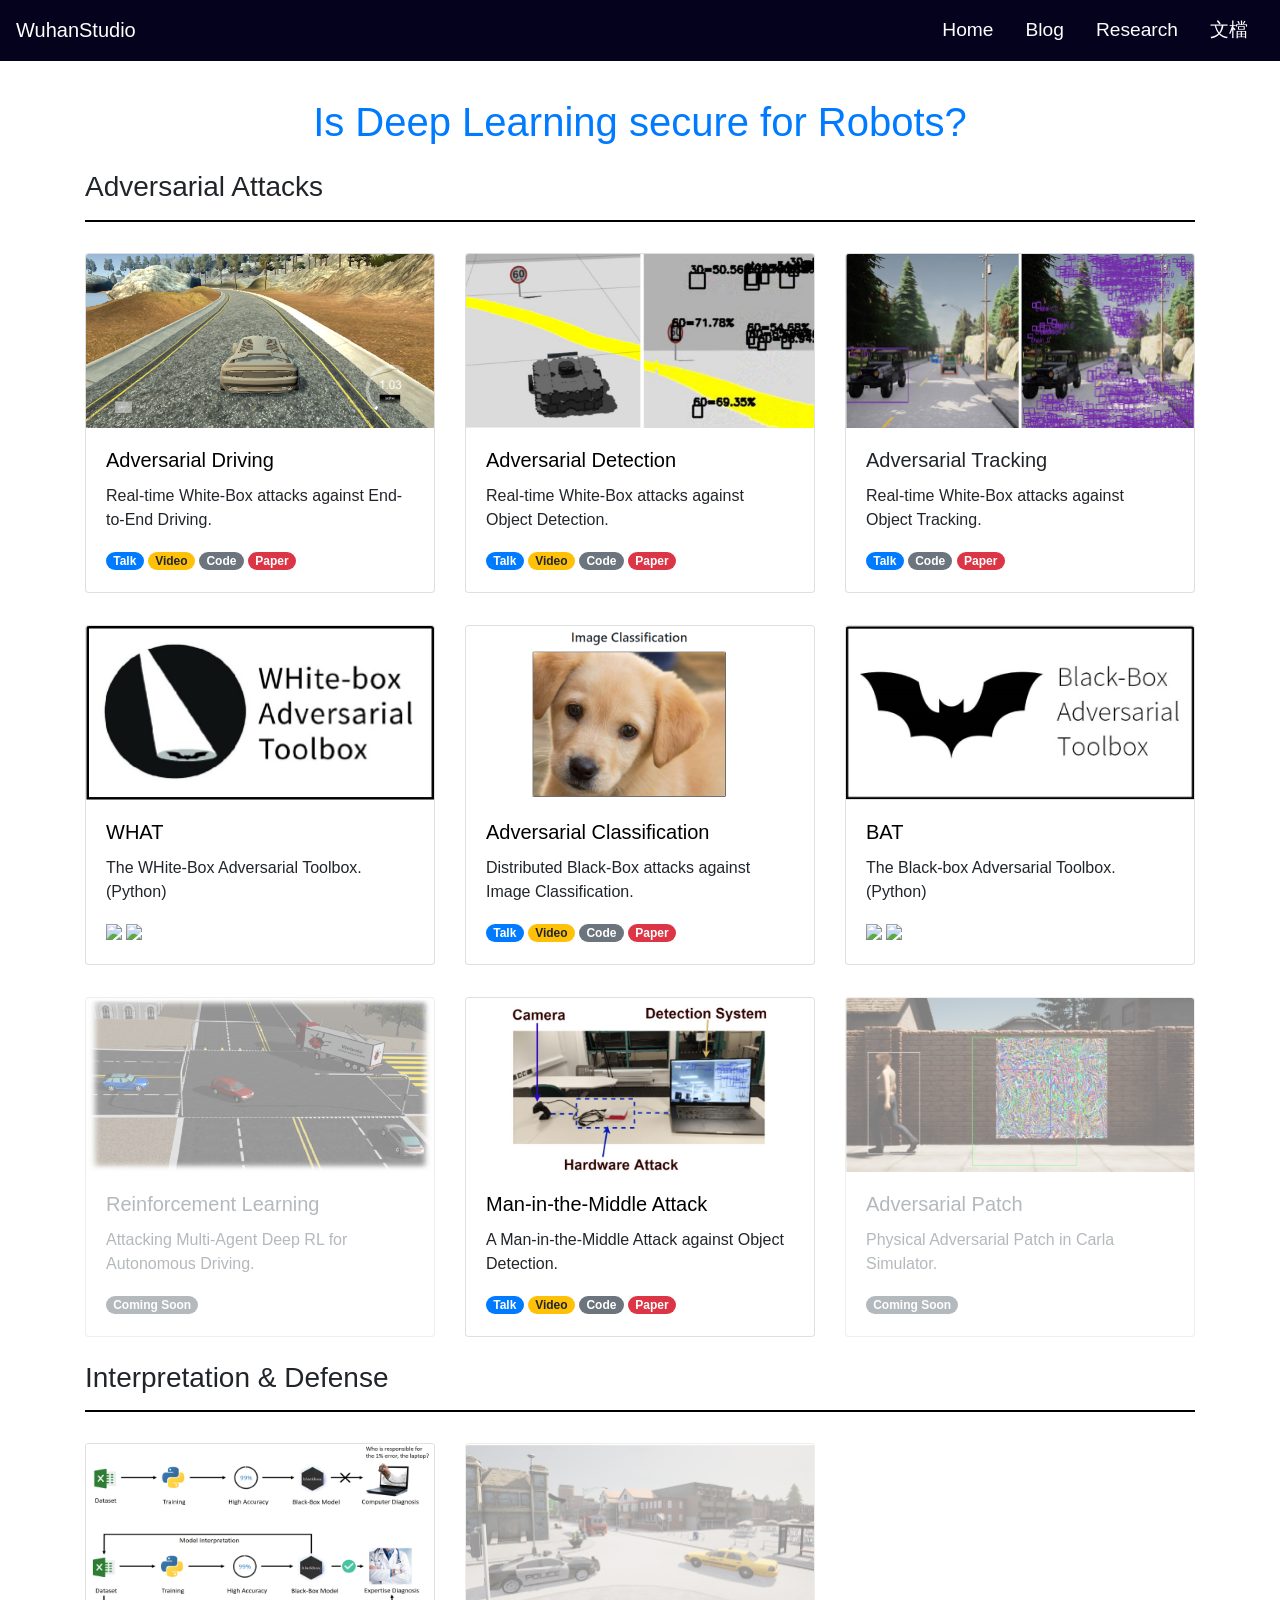
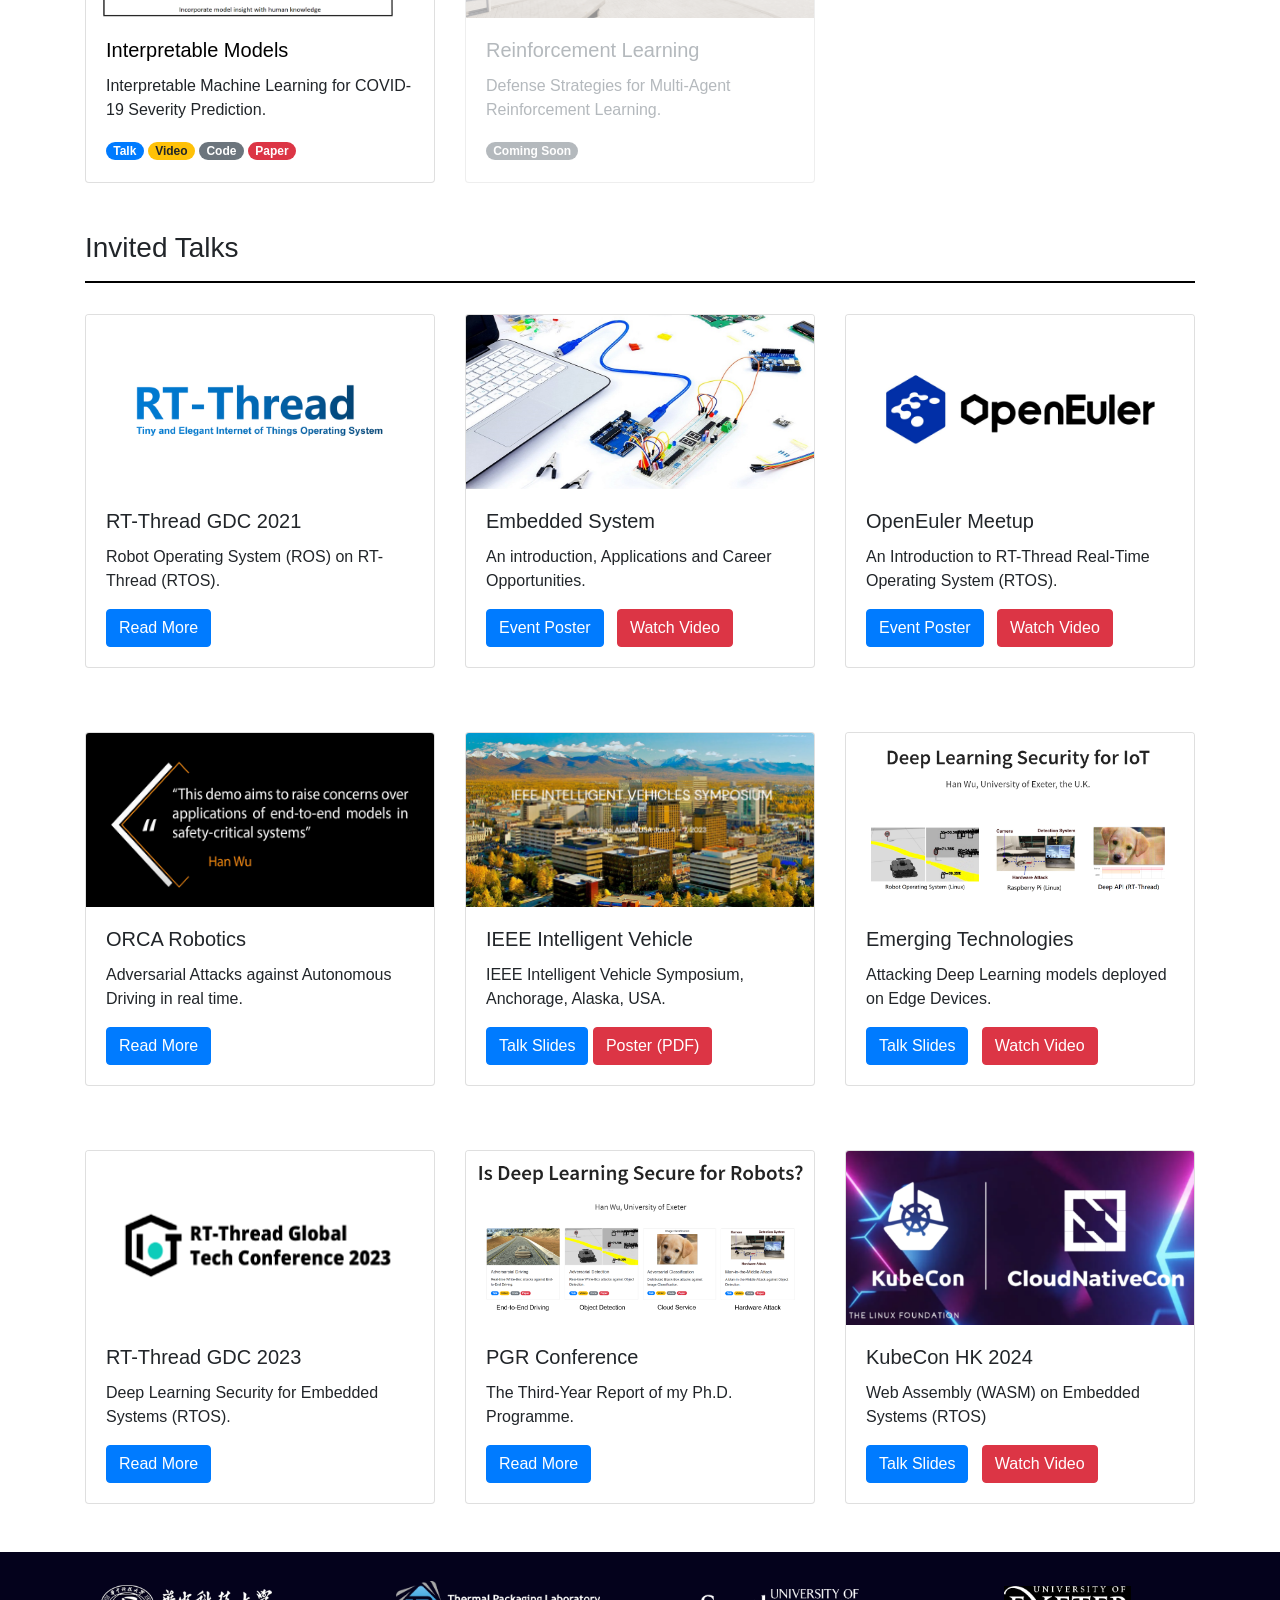
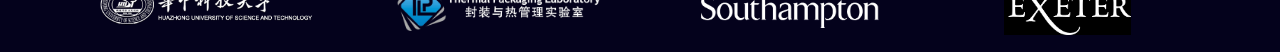
==== index.html @ 992b1ffd "[talk] Add KubeCon HK 2024" ====
<!DOCTYPE html>
<html lang="en">

<head>
    <meta charset="UTF-8">
    <meta name="viewport" content="width=device-width, initial-scale=1.0">
    <meta http-equiv="X-UA-Compatible" content="ie=edge">

    <!-- Bootstrap -->
    <link rel="stylesheet" href="https://cdn.jsdelivr.net/npm/bootstrap@4.5.3/dist/css/bootstrap.min.css" integrity="sha384-TX8t27EcRE3e/ihU7zmQxVncDAy5uIKz4rEkgIXeMed4M0jlfIDPvg6uqKI2xXr2" crossorigin="anonymous">
    <script src="https://cdn.jsdelivr.net/npm/jquery@3.5.1/dist/jquery.min.js"></script>
    <!-- Supress jQuery Warning -->
    <script>
        jQuery.event.special.touchstart = {
            setup: function( _, ns, handle ){
                if ( ns.includes("noPreventDefault") ) {
                this.addEventListener("touchstart", handle, { passive: false });
                } else {
                this.addEventListener("touchstart", handle, { passive: true });
                }
            }
        };
        jQuery.event.special.touchmove = {
            setup: function( _, ns, handle ){
                if ( ns.includes("noPreventDefault") ) {
                this.addEventListener("touchmove", handle, { passive: false });
                } else {
                this.addEventListener("touchmove", handle, { passive: true });
                }
            }
        };
    </script>
    <script src="https://cdn.jsdelivr.net/npm/bootstrap@4.5.3/dist/js/bootstrap.bundle.min.js" integrity="sha384-ho+j7jyWK8fNQe+A12Hb8AhRq26LrZ/JpcUGGOn+Y7RsweNrtN/tE3MoK7ZeZDyx" crossorigin="anonymous"></script>

    <script src="script.js"></script>

    <!-- Matomo -->
    <script>
      var _paq = window._paq = window._paq || [];
      /* tracker methods like "setCustomDimension" should be called before "trackPageView" */
      _paq.push(['trackPageView']);
      _paq.push(['enableLinkTracking']);
      (function() {
        var u="//matomo.wuhanstudio.cc/";
        _paq.push(['setTrackerUrl', u+'matomo.php']);
        _paq.push(['setSiteId', '7']);
        var d=document, g=d.createElement('script'), s=d.getElementsByTagName('script')[0];
        g.async=true; g.src=u+'matomo.js'; s.parentNode.insertBefore(g,s);
      })();
    </script>
    <!-- End Matomo Code -->

    <script async src="https://ackee.wuhanstudio.cc/han.js" data-ackee-server="https://ackee.wuhanstudio.cc" data-ackee-domain-id="fc3cbd66-7895-4639-a186-6e8b9f273f18"></script>

    <link rel="stylesheet" href="style.css">

    <title>WuhanStudio</title>
</head>

<body data-spy="scroll" data-target="#main-nav" data-offset="0">
    <!-- Navbar -->
    <nav class="navbar navbar-expand-md bg-dark navbar-dark fixed-top" id="main-nav">
        <a class="navbar-brand" href="https://wuhanstudio.cc">WuhanStudio</a>
        <button class="navbar-toggler" data-toggle="collapse" data-target="#navbarCollapse">
            <span class="navbar-toggler-icon "></span>
        </button>
        <div class="collapse navbar-collapse navbar-right" id="navbarCollapse">
            <ul class="nav navbar-nav ml-auto">
                <li class="nav-item" >
                    <a class="nav-link" href="https://wuhanstudio.cc">Home</a>
                </li>
                <li class="nav-item" >
                    <a class="nav-link" href="https://blog.wuhanstudio.uk">Blog</a>
                </li>
                <!--
                <li class="nav-item" >
                    <a class="nav-link" href="https://github.com/wuhanstudio" target="_blank">GitHub</a>
                </li>
                -->
                <li class="nav-item" >
                    <a class="nav-link" href="#main">Research</a>
                </li>
                <li class="nav-item" >
                    <a class="nav-link" href="https://doc.wuhanstudio.cc">文檔</a>
                </li>
            </ul>
        </div>
    </nav>

    <section>
        <div class="container" id="main">
            <h1 class="display-5 text-center mt-5"><a href="https://research.wuhanstudio.uk">Is Deep Learning secure for Robots?</a></h1>

            <h3 class="text-left mt-4">Adversarial Attacks</h3>
            <hr class="separator" />

            <div class="row mt-3">
                <div class="col col-12 col-sm-6 col-md-4 mt-3">
                    <div class="card zoom">
                        <img src="img/driving.png" class="card-img-top" alt="...">
                        <div class="card-body">
                            <h5 class="card-title"><a href="https://arxiv.org/abs/2103.09151" target="_blank" style="color: black;">Adversarial Driving</a></h5>
                            <p class="card-text">
                                Real-time White-Box attacks against End-to-End Driving. <br />
                            </p>
                            <a href="https://driving.wuhanstudio.uk/" target="_blank"><span class="badge badge-pill badge-primary">Talk</span></a>
                            <a href="https://youtu.be/I0i8uN2oOP0" target="_blank"><span class="badge badge-pill badge-warning">Video</span></a>
                            <a href="https://github.com/wuhanstudio/adversarial-driving" target="_blank"><span class="badge badge-pill badge-secondary">Code</span></a>
                            <a href="https://ieeexplore.ieee.org/document/10186386" target="_blank"><span class="badge badge-pill badge-danger">Paper</span></a>
                            <!-- <a href="" class="btn btn-primary" target="_blank">Read More</a> -->
                        </div>
                    </div>
                </div>
                <div class="col col-12 col-sm-6 col-md-4 mt-3">
                    <div class="card zoom">
                        <img src="img/attack.png" class="card-img-top" alt="...">
                        <div class="card-body">
                            <h5 class="card-title"><a href="https://arxiv.org/abs/2209.01962" target="_blank" style="color: black;">Adversarial Detection</a></h5>
                            <p class="card-text">
                                Real-time White-Box attacks against Object Detection. <br />
                            </p>

                            <a href="https://detection.wuhanstudio.uk/" target="_blank"><span class="badge badge-pill badge-primary">Talk</span></a>
                            <a href="https://youtu.be/zJZ1aNlXsMU" target="_blank"><span class="badge badge-pill badge-warning">Video</span></a>
                            <a href="https://github.com/wuhanstudio/adversarial-detection" target="_blank"><span class="badge badge-pill badge-secondary">Code</span></a>
                            <a href="https://ieeexplore.ieee.org/document/10186608" target="_blank"><span class="badge badge-pill badge-danger">Paper</span></a>
<!--                             <a href="https://arxiv.org/abs/2209.01962" target="_blank"><span class="badge badge-pill badge-danger">Paper</span></a> -->
                            <!-- <a href="https://github.com/wuhanstudio/adversarial-detection" class="btn btn-primary" target="_blank">Read More</a> -->
                        </div>
                    </div>
                </div>
                <div class="col col-12 col-sm-6 col-md-4 mt-3">
                    <div class="card zoom">
                        <img src="img/tracking.png" class="card-img-top" alt="...">
                        <div class="card-body">
                            <h5 class="card-title">Adversarial Tracking</h5>
                            <p class="card-text">
                                Real-time White-Box attacks against Object Tracking.
                            </p>

                            <a href="https://tracking.wuhanstudio.uk/" target="_blank"><span class="badge badge-pill badge-primary">Talk</span></a>
                            <!-- <a href=""><span class="badge badge-pill badge-warning">Video</span></a> -->
                            <a href="https://github.com/wuhanstudio/adversarial-tracking" target="_blank"><span class="badge badge-pill badge-secondary">Code</span></a>
                            <a href="file/adversarial_tracking.pdf" target="_blank"><span class="badge badge-pill badge-danger">Paper</span></a>

                            <!-- <a href="" class="btn btn-primary disabled" target="_blank">Coming Soon</a> -->
                        </div>
                    </div>
                </div>
            </div>

            <div class="row mt-3">
                <div class="col col-12 col-sm-6 col-md-4 mt-3">
                    <div class="card zoom">
                        <img src="img/what.jpg" class="card-img-top" alt="...">
                        <div class="card-body">
                            <h5 class="card-title"><a href="https://github.com/wuhanstudio/whitebox-adversarial-toolbox" target="_blank" style="color: black;">WHAT</a></h5>
                            <p class="card-text">
                                The WHite-Box Adversarial Toolbox.
                                (Python)
                            </p>
                            <a href="https://github.com/wuhanstudio/whitebox-adversarial-toolbox" target="_blank"><img src="https://img.shields.io/badge/GitHub-MIT-lightgrey" /></a>
                            <a href="https://pypi.org/project/whitebox-adversarial-toolbox/" target="_blank"><img src="https://badge.fury.io/py/whitebox-adversarial-toolbox.svg"></a>
                            <!-- <a href="https://pypi.org/project/blackbox-adversarial-toolbox/" target="_blank"><span class="badge badge-pill badge-secondary">Code</span></a> -->
                            <!-- <a href="https://what.wuhanstudio.uk"><span class="badge badge-pill badge-primary">Docs</span></a> -->
                            <!-- <a href="https://what.wuhanstudio.uk"><img src="https://img.shields.io/badge/Documentation-informational"></a> -->
                        </div>
                    </div>
                </div>

                <div class="col col-12 col-sm-6 col-md-4 mt-3">
                    <div class="card zoom">
                        <img src="img/api.png" class="card-img-top" alt="...">
                        <div class="card-body">
                            <h5 class="card-title"><a href="https://arxiv.org/abs/2210.16371" target="_blank" style="color: black;">Adversarial Classification</a></h5>
                            <p class="card-text">
                                Distributed Black-Box attacks against Image Classification. <br />
                            </p>

                            <a href="https://distributed.wuhanstudio.uk/" target="_blank"><span class="badge badge-pill badge-primary">Talk</span></a>
                            <a href="https://youtu.be/3OTjkBSGhRw" target="_blank"><span class="badge badge-pill badge-warning">Video</span></a>
                            <a href="https://github.com/wuhanstudio/adversarial-classification" target="_blank"><span class="badge badge-pill badge-secondary">Code</span></a>
                            <a href="https://arxiv.org/abs/2210.16371" target="_blank"><span class="badge badge-pill badge-danger">Paper</span></a>

                            <!-- <a href="https://github.com/wuhanstudio/deepapi" class="btn btn-primary" target="_blank">Read More</a> -->
                        </div>
                    </div>
                </div>

                <div class="col col-12 col-sm-6 col-md-4 mt-3">
                    <div class="card zoom">
                        <img src="img/bat.jpg" class="card-img-top" alt="...">
                        <div class="card-body">
                            <h5 class="card-title"><a href="https://github.com/wuhanstudio/blackbox-adversarial-toolbox" target="_blank" style="color: black;">BAT</a></h5>
                            <p class="card-text">
                                The Black-box Adversarial Toolbox.
                                (Python)
                            </p>
                            <a href="https://github.com/wuhanstudio/blackbox-adversarial-toolbox" target="_blank"><img src="https://img.shields.io/badge/GitHub-MIT-lightgrey" /></a>
                            <a href="https://pypi.org/project/blackbox-adversarial-toolbox/" target="_blank"><img src="https://badge.fury.io/py/blackbox-adversarial-toolbox.svg"></a>
                            <!-- <a href="https://pypi.org/project/blackbox-adversarial-toolbox/"><span class="badge badge-pill badge-success">pypi</span></a> -->
                            <!-- <a href="https://bat.wuhanstudio.uk"><span class="badge badge-pill badge-primary">Docs</span></a> -->
                            <!-- <a href="https://bat.wuhanstudio.uk"><img src="https://img.shields.io/badge/Documentation-informational"></a> -->
                        </div>
                    </div>
                </div>
            </div>

            <!-- <div class="row mt-3" style="display: none;"> -->
            <div class="row mt-3">
                <div class="col col-12 col-sm-6 col-md-4 mt-3">
                    <div class="card zoom text-muted" style="color: grey; opacity: 50%;">
                        <img src="img/marl.png" class="card-img-top" alt="...">
                        <div class="card-body">
                            <h5 class="card-title">Reinforcement Learning</h5>
                            <p class="card-text">
                                Attacking Multi-Agent Deep RL for Autonomous Driving.
                            </p>

                            <!-- <a href=""><span class="badge badge-pill badge-primary">Talk</span></a> -->
                            <!-- <a href=""><span class="badge badge-pill badge-warning">Video</span></a> -->
                            <a href="" target="_blank" class="disabled"><span class="badge badge-pill badge-secondary">Coming Soon</span></a>
                            <!-- <a href=""><span class="badge badge-pill badge-danger">Paper</span></a> -->

                            <!-- <a href="" class="btn btn-warning disabled" target="_blank">Coming Soon</a> -->
                        </div>
                    </div>
                </div>

                <div class="col col-12 col-sm-6 col-md-4 mt-3">
                    <div class="card zoom">
                        <img src="img/minm.png" class="card-img-top" alt="...">
                        <div class="card-body">
                            <h5 class="card-title"><a href="https://arxiv.org/abs/2208.07174" target="_blank" style="color: black;">Man-in-the-Middle Attack</a></h5>
                            <p class="card-text">
                                A Man-in-the-Middle Attack against Object Detection. <br />
                            </p>

                            <a href="https://minm.wuhanstudio.uk" target="_blank"><span class="badge badge-pill badge-primary">Talk</span></a>
                            <a href="https://youtu.be/OvIpe-R3ZS8" target="_blank"><span class="badge badge-pill badge-warning">Video</span></a>
                            <a href="https://github.com/wuhanstudio/adversarial-camera" target="_blank"><span class="badge badge-pill badge-secondary">Code</span></a>
                            <a href="https://arxiv.org/abs/2208.07174" target="_blank"><span class="badge badge-pill badge-danger">Paper</span></a>

                            <!-- <a href="https://github.com/wuhanstudio/adversarial-camera" class="btn btn-primary" target="_blank">Read More</a> -->
                        </div>
                    </div>
                </div>

                <div class="col col-12 col-sm-6 col-md-4 mt-3">
                    <div class="card zoom text-muted" style="color: grey; opacity: 50%;">
                        <img src="img/patch.png" class="card-img-top" alt="...">
                        <div class="card-body">
                            <h5 class="card-title">Adversarial Patch</h5>
                            <p class="card-text">
                                Physical Adversarial Patch in Carla Simulator.
                            </p>

                            <!-- <a href=""><span class="badge badge-pill badge-primary">Talk</span></a> -->
                            <!-- <a href=""><span class="badge badge-pill badge-warning">Video</span></a> -->
                            <a href="" target="_blank" class="disabled"><span class="badge badge-pill badge-secondary">Coming Soon</span></a>
                            <!-- <a href="https://phd.wuhanstudio.uk/files/Adversarial_Patch.pdf" target="_blank"><span class="badge badge-pill badge-danger">Paper</span></a> -->
                        </div>
                    </div>
                </div>
            </div>

            <!-- <div style="display: none;"> -->

            <h3 class="text-left mt-4">Interpretation &amp; Defense</h3>
            <hr class="separator" />

            <div class="row mt-3">
                <div class="col col-12 col-sm-6 col-md-4 mt-3">
                    <div class="card zoom">
                        <img src="img/covid.png" class="card-img-top" alt="...">
                        <div class="card-body">
                            <h5 class="card-title"><a href="https://arxiv.org/abs/2010.02006" target="_blank" style="color: black;">Interpretable Models</a></h5>
                            <p class="card-text">
                                Interpretable Machine Learning for COVID-19 Severity Prediction. <br />
                            </p>
    
                            <a href="file/Interpretable-ml-covid19.pdf" target="_blank"><span class="badge badge-pill badge-primary">Talk</span></a>
                            <a href="https://youtu.be/klOPynfwVmI" target="_blank"><span class="badge badge-pill badge-warning">Video</span></a>
                            <a href="https://github.com/wuhanstudio/interpretable-ml-covid-19" target="_blank"><span class="badge badge-pill badge-secondary">Code</span></a>
                            <a href="https://ieeexplore.ieee.org/document/9465748" target="_blank"><span class="badge badge-pill badge-danger">Paper</span></a>
<!--                             <a href="https://arxiv.org/abs/2010.02006" target="_blank"><span class="badge badge-pill badge-danger">Paper</span></a> -->
                            <!-- <a href="https://github.com/wuhanstudio/deepapi" class="btn btn-primary" target="_blank">Read More</a> -->
                        </div>
                    </div>
                </div>

                <div class="col col-12 col-sm-6 col-md-4 mt-3">
                    <div class="card zoom text-muted" style="color: grey; opacity: 50%;">
                        <img src="img/defence.png" class="card-img-top" alt="...">
                        <div class="card-body">
                            <h5 class="card-title">Reinforcement Learning</h5>
                            <p class="card-text">
                                Defense Strategies for Multi-Agent Reinforcement Learning.
                            </p>

                            <!-- <a href=""><span class="badge badge-pill badge-primary">Talk</span></a> -->
                            <!-- <a href=""><span class="badge badge-pill badge-warning">Video</span></a> -->
                            <a href="" target="_blank" class="disabled"><span class="badge badge-pill badge-secondary">Coming Soon</span></a>
                            <!-- <a href=""><span class="badge badge-pill badge-danger">Paper</span></a> -->

                            <!-- <a href="" class="btn btn-warning disabled" target="_blank">Coming Soon</a> -->
                        </div>
                    </div>
                </div>

            <!-- </div> -->

            </div>

            <h3 class="text-left mt-5">Invited Talks</h3>
            <hr class="separator" />

            <div class="row mb-5">
                <div class="col col-12 col-sm-6 col-md-4 mt-3">
                    <div class="card zoom">
                        <img src="img/rt-thread.png" class="card-img-top" alt="...">
                        <div class="card-body">
                            <h5 class="card-title">RT-Thread GDC 2021</h5>
                            <p class="card-text">Robot Operating System (ROS) on RT-Thread (RTOS).</p>
                            <a href="https://ros.wuhanstudio.uk" class="btn btn-primary" target="_blank">Read More</a>
                        </div>
                    </div>
                </div>
                <div class="col col-12 col-sm-6 col-md-4 mt-3">
                    <div class="card zoom">
                        <img src="img/arduino.jpg" class="card-img-top" alt="...">
                        <div class="card-body">
                            <h5 class="card-title">Embedded System</h5>
                            <p class="card-text">An introduction, Applications and Career Opportunities.</p>
                            <a href="https://wuhanstudio.cc/resources/img/manipal.png" class="btn btn-primary" target="_blank">Event Poster</a> &nbsp;
                            <a href="https://youtu.be/EgqXvqnCzqo" class="btn btn-danger" target="_blank">Watch Video</a>
                        </div>
                    </div>
                </div>
                <div class="col col-12 col-sm-6 col-md-4 mt-3">
                    <div class="card zoom">
                        <img src="img/openeuler.jpg" class="card-img-top" alt="...">
                        <div class="card-body">
                            <h5 class="card-title">OpenEuler Meetup</h5>
                            <p class="card-text">An Introduction to RT-Thread Real-Time Operating System (RTOS).</p>
                            <a href="https://wuhanstudio.cc/resources/img/openeuler.jpg" class="btn btn-primary" target="_blank">Event Poster</a> &nbsp;
                            <a href="https://youtu.be/nNgYP6MmB9Q" class="btn btn-danger" target="_blank">Watch Video</a>
                        </div>
                    </div>
                </div>
            </div>

            <div class="row mb-5">
                <div class="col col-12 col-sm-6 col-md-4 mt-3">
                    <div class="card zoom">
                        <img src="img/orca.png" class="card-img-top" alt="...">
                        <div class="card-body">
                            <h5 class="card-title">ORCA Robotics</h5>
                            <p class="card-text">Adversarial Attacks against Autonomous Driving in real time.</p>
                            <a href="https://orca.wuhanstudio.uk" class="btn btn-primary" target="_blank">Read More</a>
                        </div>
                    </div>
                </div>

                <div class="col col-12 col-sm-6 col-md-4 mt-3">
                    <div class="card zoom">
                        <img src="img/ieee-iv.png" class="card-img-top" alt="...">
                        <div class="card-body">
                            <h5 class="card-title">IEEE Intelligent Vehicle</h5>
                            <p class="card-text">IEEE Intelligent Vehicle Symposium, Anchorage, Alaska, USA.</p>
                            <a href="https://onedrive.live.com/View.aspx?resid=307AE78484113A13!304&wdSlideId=256&wdModeSwitchTime=1685351149764&authkey=!AHZYQ7PAYuW3BQU" class="btn btn-primary" target="_blank">Talk Slides</a>
                            <a href="file/IV23-Poster-Adversarial-Detection.pdf" class="btn btn-danger" target="_blank">Poster (PDF)</a> &nbsp;
                        </div>
                    </div>
                </div>

                <!-- <div class="col col-12 col-sm-6 col-md-4 mt-3">
                    <div class="card zoom">
                        <img src="img/mini.png" class="card-img-top" alt="...">
                        <div class="card-body">
                            <h5 class="card-title">Mini Conference</h5>
                            <p class="card-text">A Summary of my PhD Projects (The 2nd Year Report).</p>
                            <a href="https://mini.wuhanstudio.uk" class="btn btn-primary" target="_blank">Read More</a>
                        </div>
                    </div>
                </div> -->

                <div class="col col-12 col-sm-6 col-md-4 mt-3">
                    <div class="card zoom">
                        <img src="img/deepapi.png" class="card-img-top" alt="...">
                        <div class="card-body">
                            <h5 class="card-title">Emerging Technologies</h5>
                            <p class="card-text">Attacking Deep Learning models deployed on Edge Devices.</p>
                            <a href="https://iot.wuhanstudio.uk" class="btn btn-primary" target="_blank">Talk Slides</a> &nbsp;
                            <a href="https://youtu.be/egLj96YjeW0" class="btn btn-danger" target="_blank">Watch Video</a>
                        </div>
                    </div>
                </div>
            </div>

            <div class="row mb-5">
                <div class="col col-12 col-sm-6 col-md-4 mt-3">
                    <div class="card zoom">
                        <img src="img/rtt-gdc.png" class="card-img-top" alt="...">
                        <div class="card-body">
                            <h5 class="card-title">RT-Thread GDC 2023</h5>
                            <p class="card-text">Deep Learning Security for Embedded Systems (RTOS).</p>
                            <a href="https://rtt.wuhanstudio.uk" class="btn btn-primary" target="_blank">Read More</a>
                        </div>
                    </div>
                </div>

                <div class="col col-12 col-sm-6 col-md-4 mt-3">
                    <div class="card zoom">
                        <img src="img/pgr.png" class="card-img-top" alt="...">
                        <div class="card-body">
                            <h5 class="card-title">PGR Conference</h5>
                            <p class="card-text">The Third-Year Report of my Ph.D. Programme.</p>
                            <a href="https://research.wuhanstudio.uk" class="btn btn-primary" target="_blank">Read More</a>
                        </div>
                    </div>
                </div>

                <div class="col col-12 col-sm-6 col-md-4 mt-3">
                    <div class="card zoom">
                        <img src="img/template.png" class="card-img-top" alt="...">
                        <div class="card-body">
                            <h5 class="card-title">KubeCon HK 2024</h5>
                            <p class="card-text">Web Assembly (WASM) on Embedded Systems (RTOS)</p>
                            <a href="https://wasm-embedded.wuhanstudio.uk/" class="btn btn-primary" target="_blank">Talk Slides</a> &nbsp;
                            <a href="https://kccncossaidevchn2024.sched.com/event/1eYXQ" class="btn btn-danger" target="_blank">Watch Video</a>
                        </div>
                    </div>
                </div>
            </div>
    
    </section>

    <!-- Footer -->
    <section  id="main-footer">
        <div class="footer">
            <div class="container h-100 d-flex align-items-center">
                <div>
                    <div class="row">
                        <div class="col col-6 col-md-3">
                            <a href="http://english.hust.edu.cn/" target="_blank">
                                <img class="hust" src="img/hust.png" alt="Huazhong University of Science and Technology">
                            </a>
                        </div>
                        <div class="col col-6 col-md-3">
                            <a href="http://tpl.energy.hust.edu.cn/" target="_blank">
                                <img class="tpl" src="img/tpl.png" alt="Thermal Packaging Laboratory">
                            </a>
                        </div>
                        <div class="col col-6 col-md-3">
                            <a href="https://www.southampton.ac.uk/" target="_blank">
                                <img class="soton" src="img/soton.png" alt="University of Southampton">
                            </a>
                        </div>
                        <div class="col col-6 col-md-3">
                            <a href="https://www.exeter.ac.uk/" target="_blank">
                                <img class="exeter" src="img/exeter.png" alt="University of Exeter">
                            </a>
                        </div>
                    </div>
                </div>
            </div>
    </section>
</body>
</html>
---- style.css ----
html, body {
    font-family: 'Lato', 'Arial', 'sans-serif';
    font-size: 14px;
    height: 100%;
    width: 100%;
    background-color: #FFF;
}

body {
    position: relative;
    min-height: 100vh;
}

body {
    padding-top: 50px;
}

img {
    max-width: 100%;
    max-height: 100%;
}

a.disabled {
    pointer-events: none;
}

a:link {
  text-decoration: none;
}

a:visited {
  text-decoration: none;
}

a:hover {
  text-decoration: none;
}

a:active {
  text-decoration: none;
}

.zoom {
    transition: transform .3s; /* Animation */
}

.zoom:hover {
    /* transform: scale(1.05); */
    filter: brightness(0.98);
}

/*-------- Navbar --------*/

.navbar-dark .navbar-nav .nav-link {
    color: rgba(255, 255, 255, 1);
}

.navbar .nav-link {
    font-size: 120%;
    background-color: #04021c;
    padding-left: 1rem !important;
    padding-right: 1rem !important;
}

.bg-dark {
    background-color: #04021c!important;
}

.navbar-nav > li > a:hover {
    transition: all 0.3s;
    color: #FFF;
}

.navbar .active {
    background: #FFF !important;
    color: #000 !important;    
}

.navbar-nav > li > a:hover {
    cursor:pointer;
    background-color: #FFF;
    color: #000 !important; 
}

/*-------- Seperator --------*/

.separator {
    display: flex;
    align-items: center;
    text-align: center;
    color: #000;
    align-self: flex-end;
}

.separator::before, .separator::after {
    content: '';
    flex: 1;
    border-bottom: 2px solid #000;
}

/*-------- Footer --------*/

.hust {
    margin-top: 1%;
    margin-left: 10%;
    width: 80%;
}

.tpl {
    margin-top: 1%;
    margin-left: 15%;
    width: 70%;
}

.trustai {
    margin-top: 3%;
    margin-left: 15%;
    width: 70%;
}

.exeter {
    margin-top: 4%;
    margin-left: 25%;
    width: 50%;
}

.footer {
    /* position: absolute; */
    bottom: 0;
    width: 100%;
    height: 100px;
    background-color: #04021c/*#2d3436*/;
    color: #e0e0e0;
}

/* 
Extra small devices (portrait phones, less than 576px) 
No media query since this is the default in Bootstrap because it is "mobile first"
*/
 
 
/* Small devices (landscape phones, 576px and up) */
@media (min-width: 576px) {  
    html, body {
        font-size: 16px;
    }
}
 
/* Medium devices (tablets, 768px and up) The navbar toggle appears at this breakpoint */
@media (min-width: 768px) {

    html, body {
        font-size: 16px;
    }

    body::after {
        height: 100px;
        /* Set same as footer's height */
    }

    /*-------- Footer --------*/

    .footer {
        height: 100px;
    }

    .hust {
        margin-top: 5%;
        margin-left: 5%;
        width: 90%;
    }

    .tpl {
        margin-top: 5%;
        margin-left: 10%;
        width: 80%;
    }

    .soton {
        margin-top: 8%;
        margin-left: 18%;
        width: 70%;
    }

    .trustai {
        margin-top: 5%;
        margin-left: 15%;
        width: 70%;
    }

    .exeter {
        margin-top: 7%;
        margin-left: 25%;
        width: 50%;
    }
}
 
/* Large devices (desktops, 992px and up) */
@media (min-width: 992px) {

}
 
/* Extra large devices (large desktops, 1200px and up) */
@media (min-width: 1200px) {

}

/* Extra large devices (large desktops, 1200px and up) */
@media (min-width: 1440px) {
    html, body {
        font-size: 16px;
    }
}

/* Extra large devices (large desktops, 1200px and up) */
@media (min-width: 1600px) {
    html, body {
        font-size: 18px;
    }
}
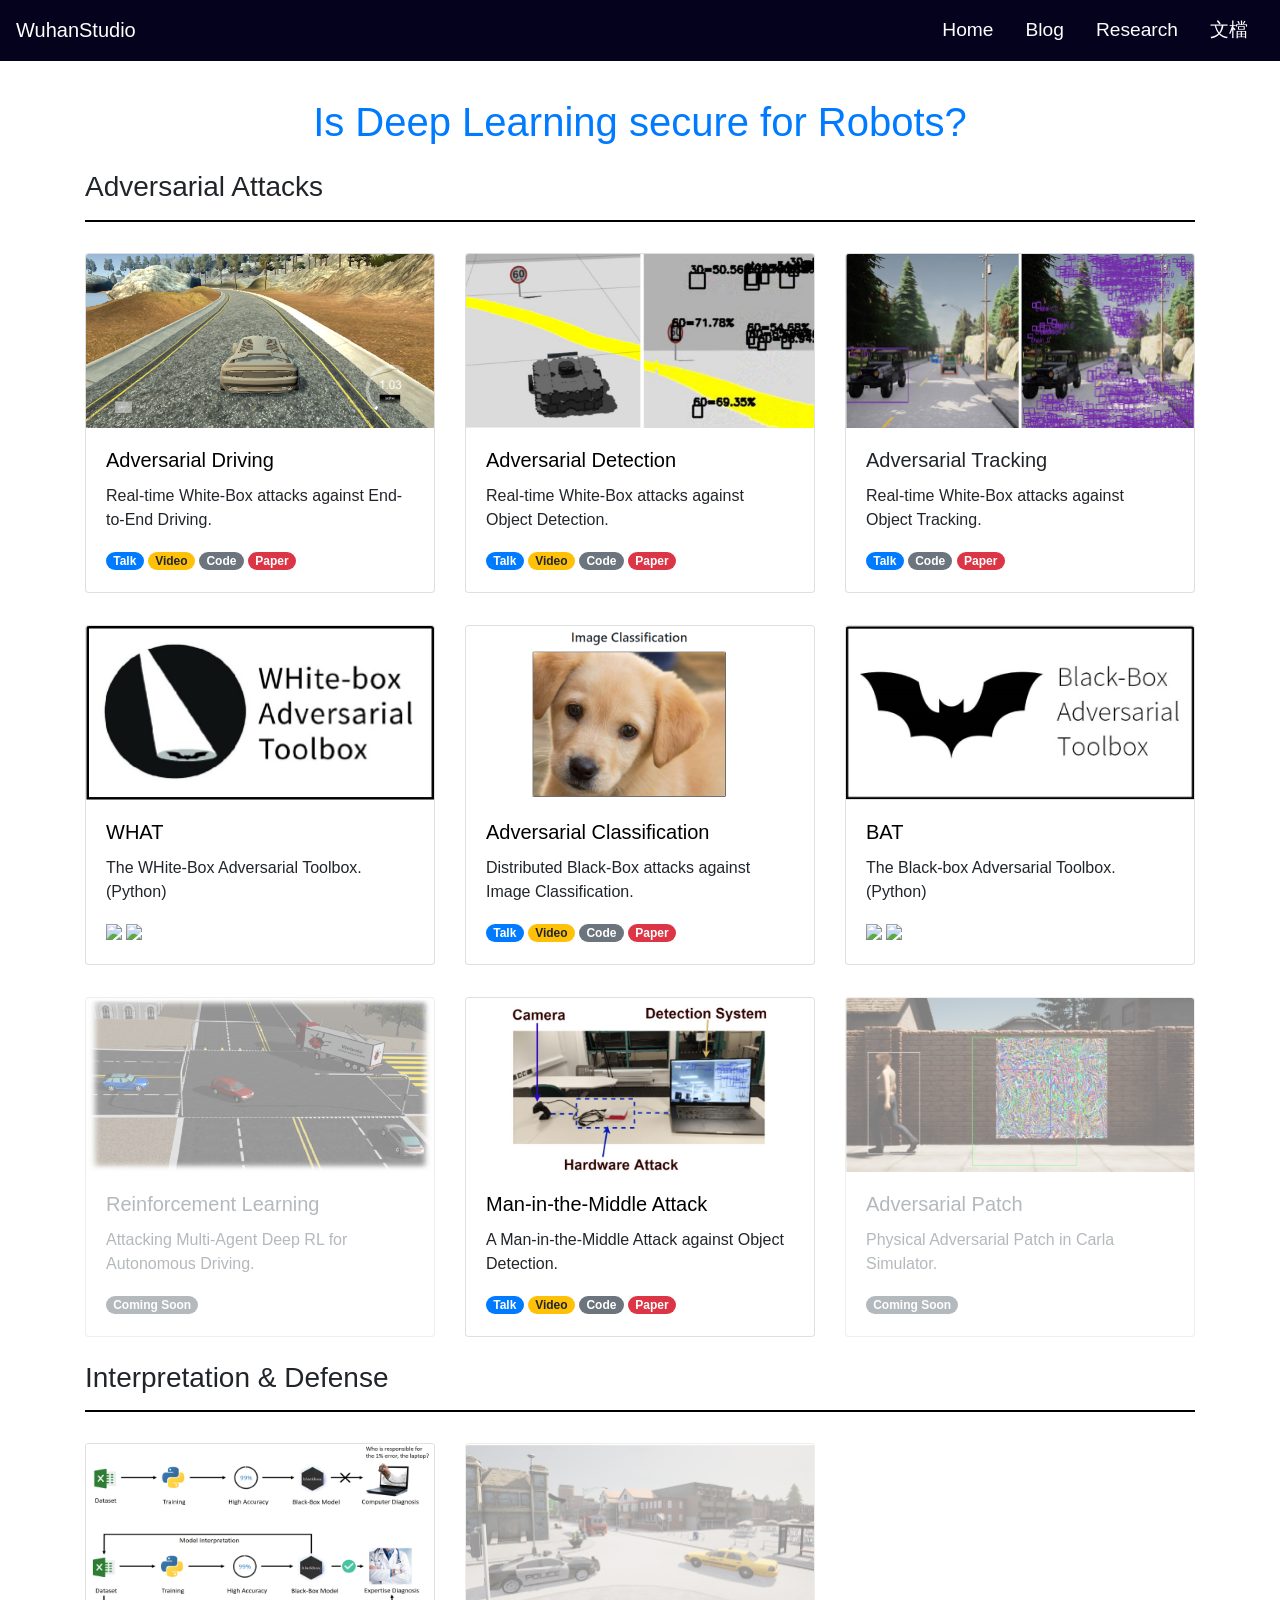
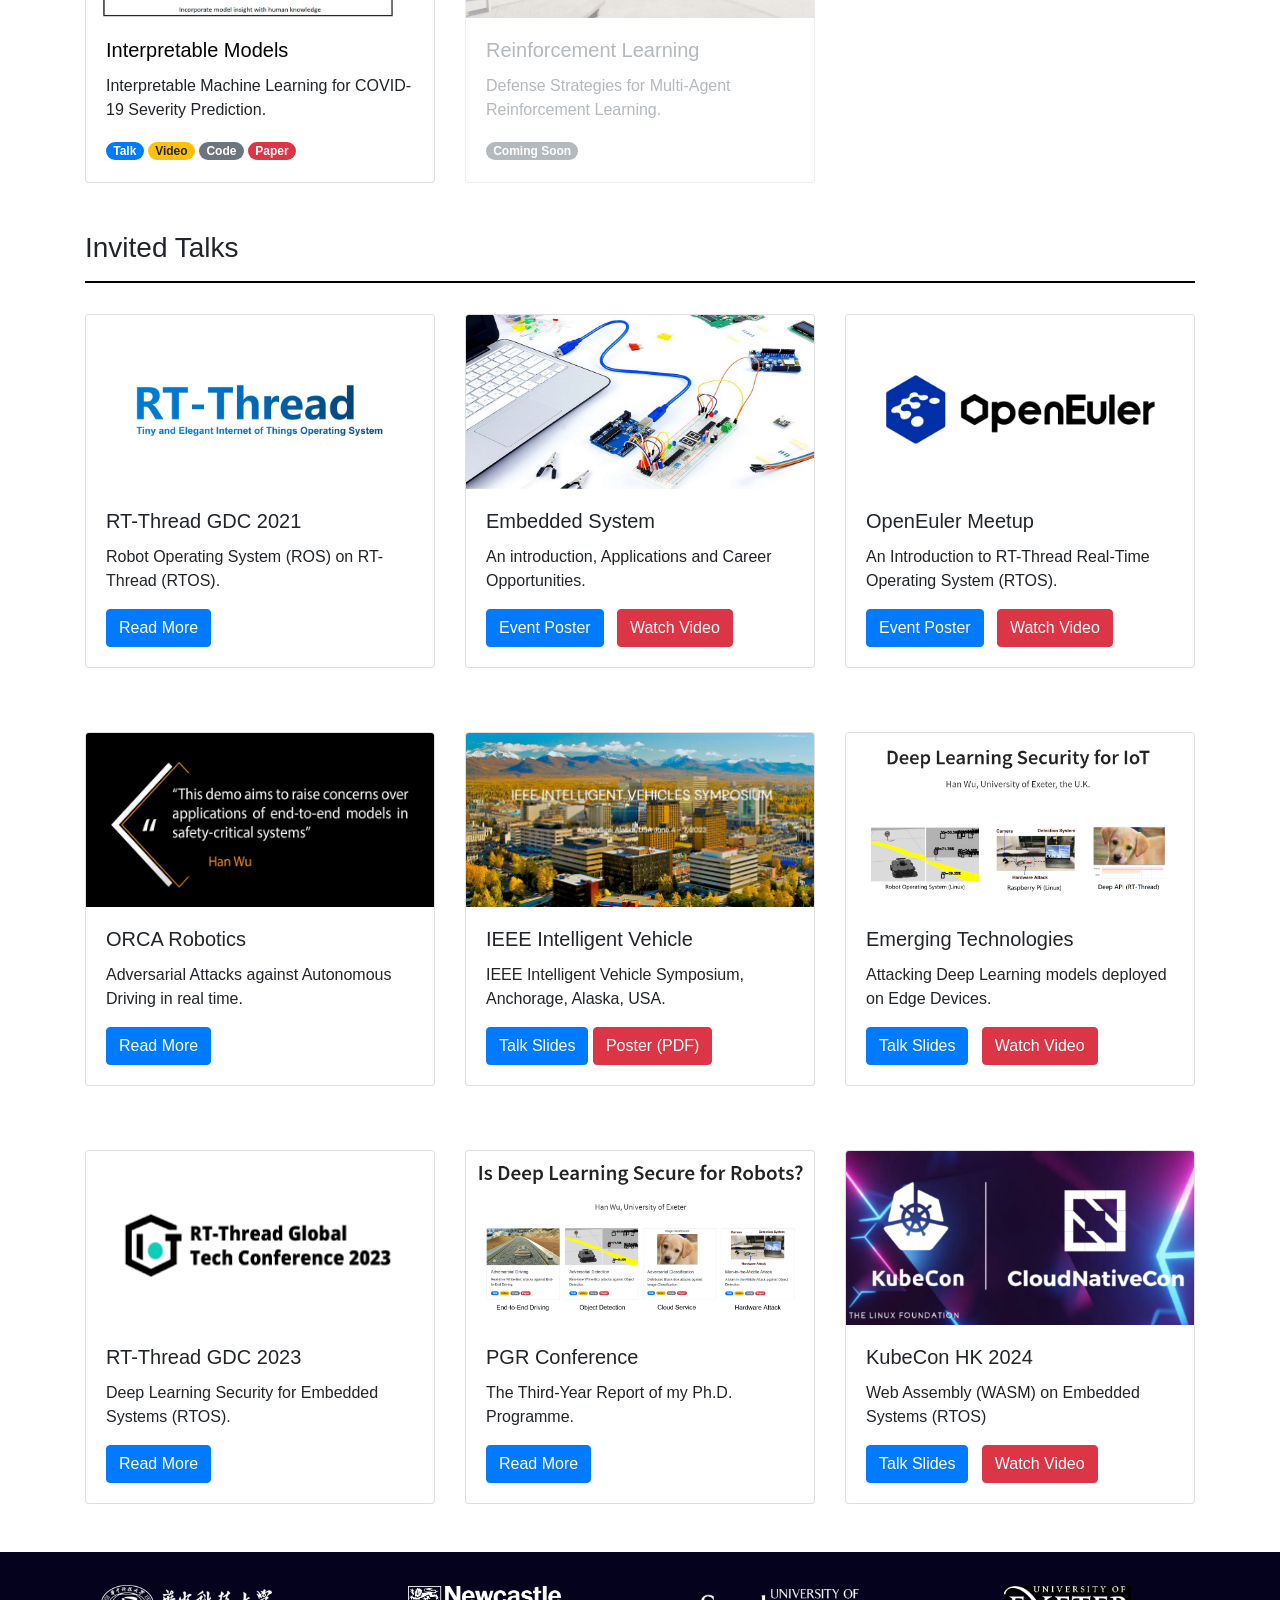
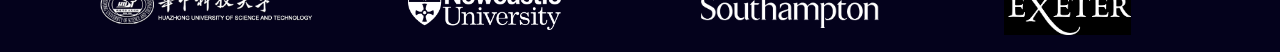
==== commit e7ba0db6: "Add Newcastle University" ====
--- a/index.html
+++ b/index.html
@@ -448,8 +448,8 @@
                             </a>
                         </div>
                         <div class="col col-6 col-md-3">
-                            <a href="http://tpl.energy.hust.edu.cn/" target="_blank">
-                                <img class="tpl" src="img/tpl.png" alt="Thermal Packaging Laboratory">
+                            <a href="https://www.ncl.ac.uk/computing/">
+                                <img class="newcastle" src="img/newcastle.png" alt="Newcastle Universityy">
                             </a>
                         </div>
                         <div class="col col-6 col-md-3">
--- a/style.css
+++ b/style.css
@@ -110,6 +110,12 @@
     margin-top: 1%;
     margin-left: 15%;
     width: 70%;
+}
+
+.newcastle {
+    margin-top: 7%;
+    margin-left: 15%;
+    width: 60%;
 }
 
 .trustai {
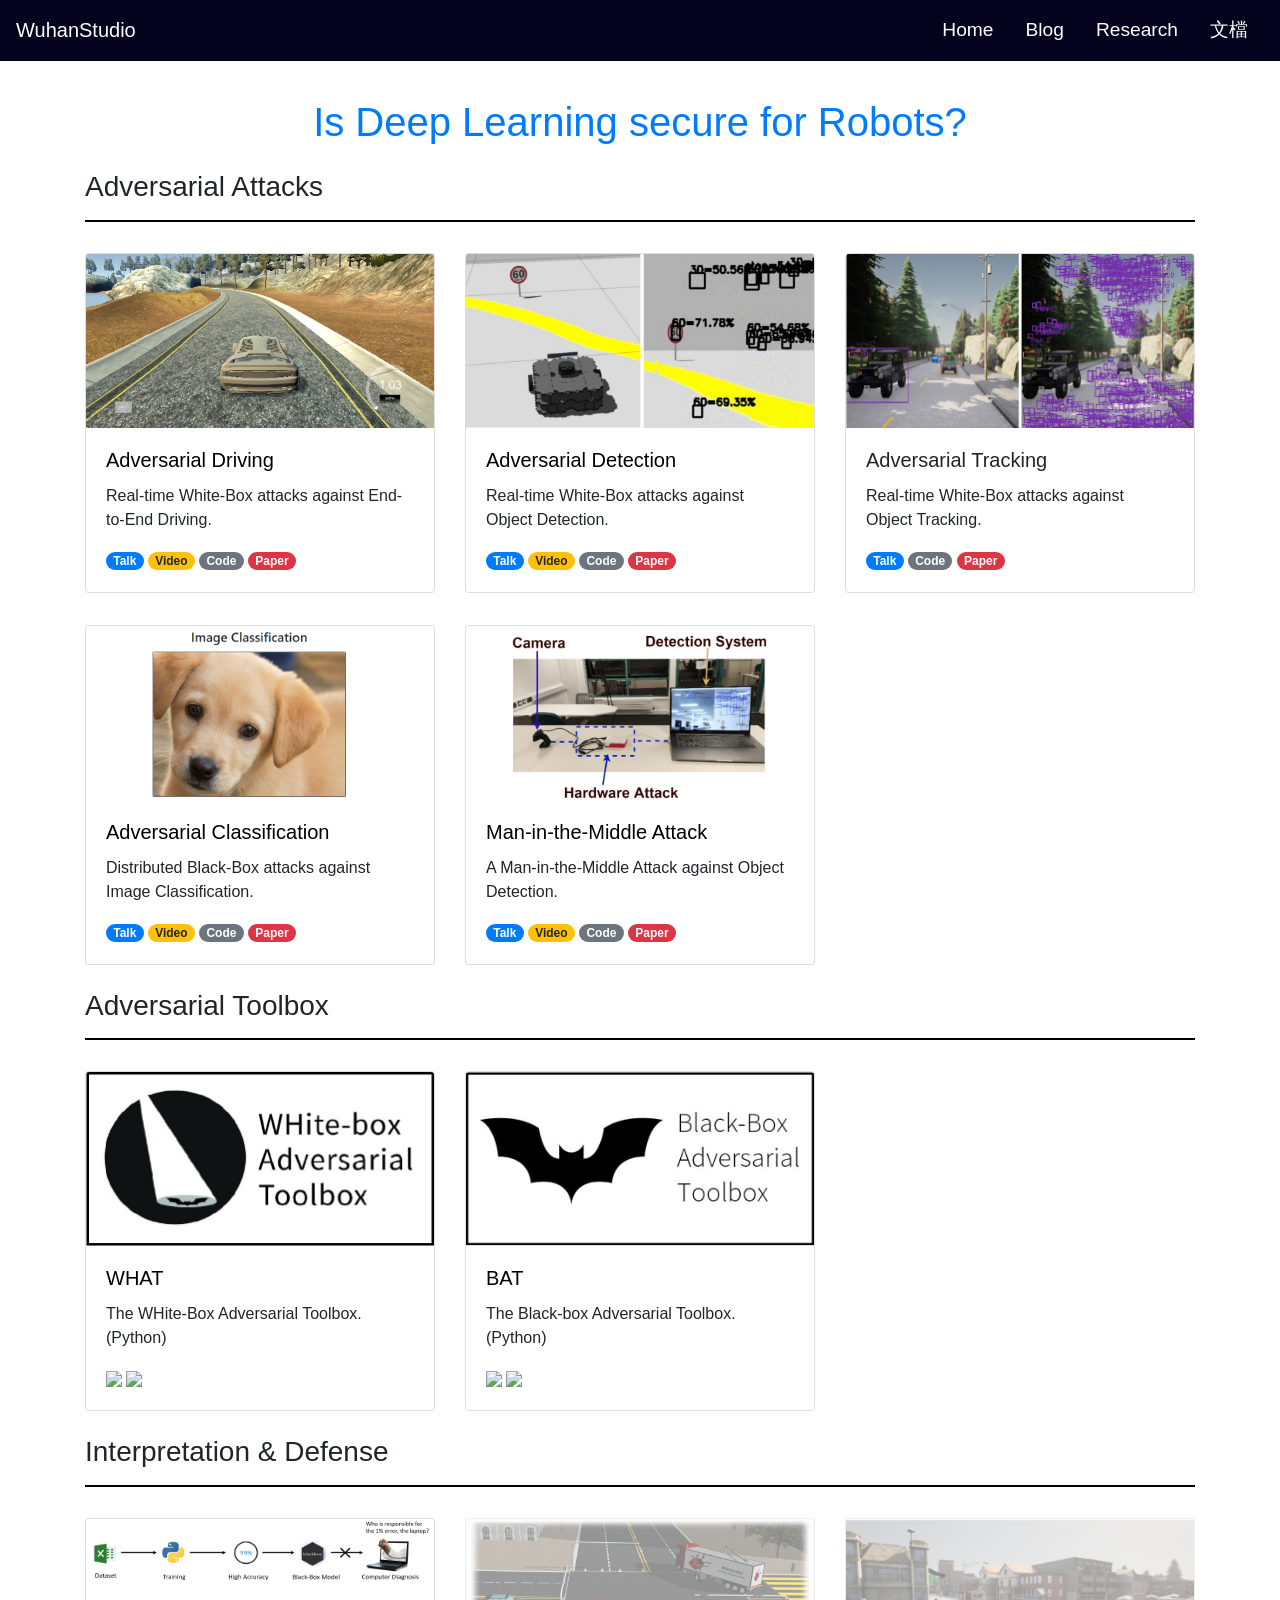
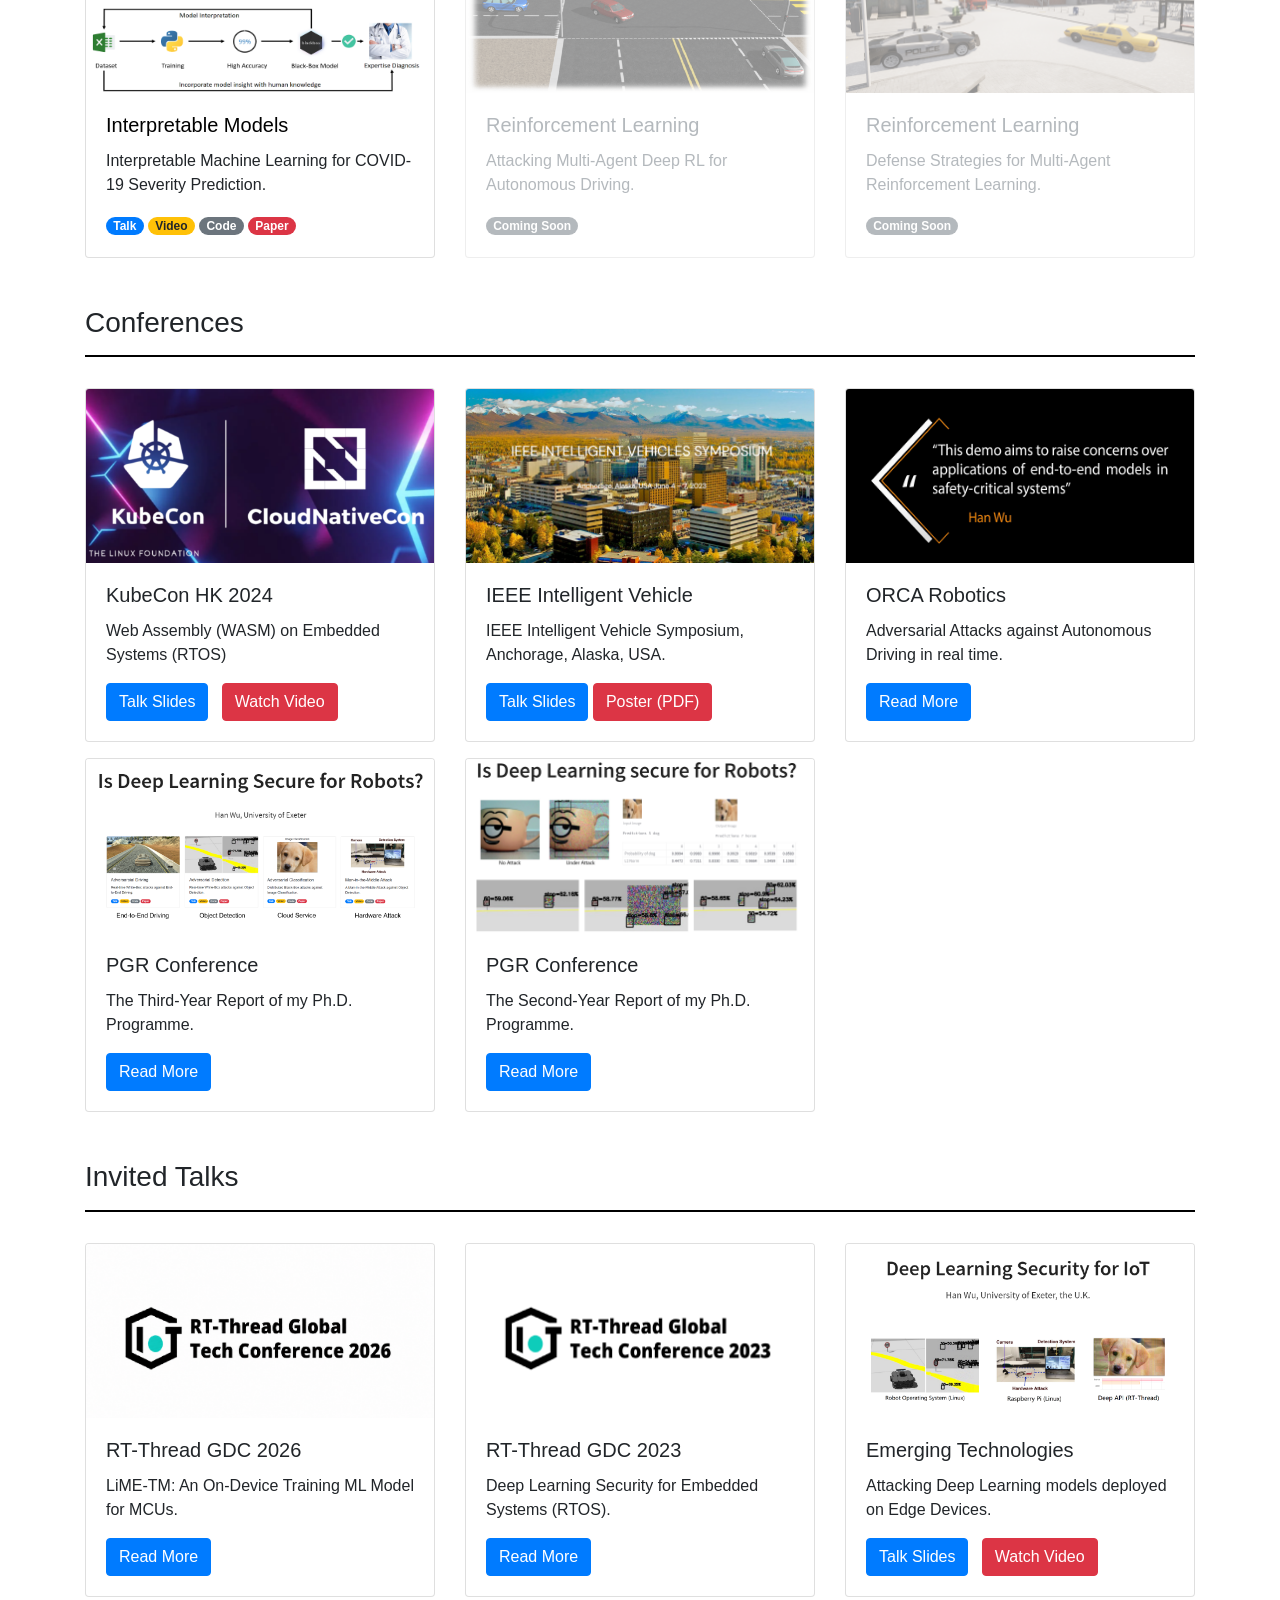
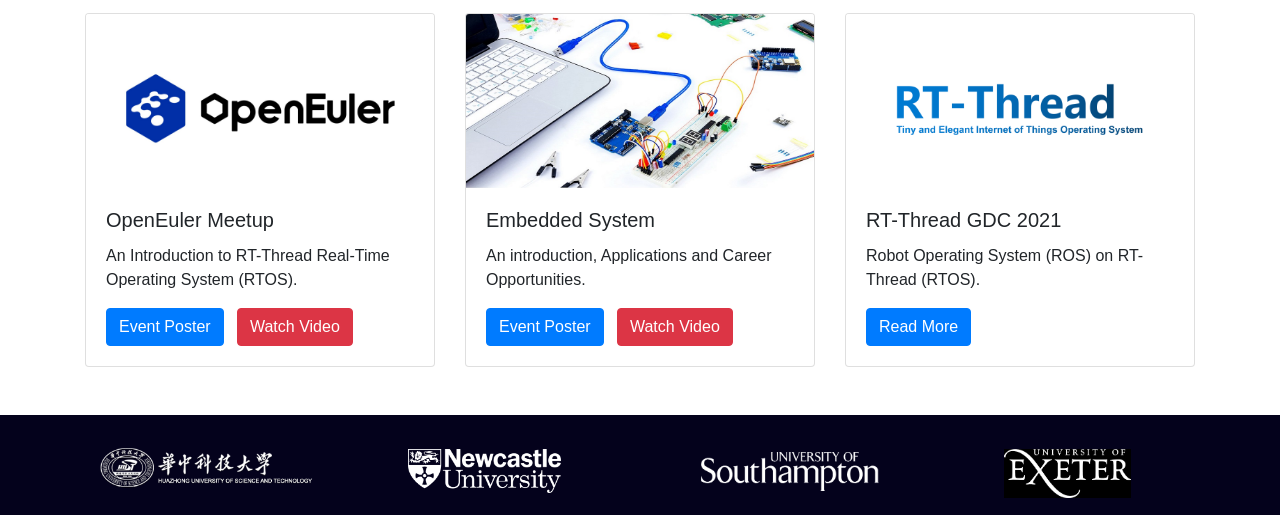
==== commit 74ab6ebb: "[talk] Add RTT GDC 2026" ====
--- a/index.html
+++ b/index.html
@@ -124,7 +124,7 @@
                             <a href="https://youtu.be/zJZ1aNlXsMU" target="_blank"><span class="badge badge-pill badge-warning">Video</span></a>
                             <a href="https://github.com/wuhanstudio/adversarial-detection" target="_blank"><span class="badge badge-pill badge-secondary">Code</span></a>
                             <a href="https://ieeexplore.ieee.org/document/10186608" target="_blank"><span class="badge badge-pill badge-danger">Paper</span></a>
-<!--                             <a href="https://arxiv.org/abs/2209.01962" target="_blank"><span class="badge badge-pill badge-danger">Paper</span></a> -->
+                            <!-- <a href="https://arxiv.org/abs/2209.01962" target="_blank"><span class="badge badge-pill badge-danger">Paper</span></a> -->
                             <!-- <a href="https://github.com/wuhanstudio/adversarial-detection" class="btn btn-primary" target="_blank">Read More</a> -->
                         </div>
                     </div>
@@ -150,6 +150,50 @@
             </div>
 
             <div class="row mt-3">
+                <div class="col col-12 col-sm-6 col-md-4 mt-3">
+                    <div class="card zoom">
+                        <img src="img/api.png" class="card-img-top" alt="...">
+                        <div class="card-body">
+                            <h5 class="card-title"><a href="https://arxiv.org/abs/2210.16371" target="_blank" style="color: black;">Adversarial Classification</a></h5>
+                            <p class="card-text">
+                                Distributed Black-Box attacks against Image Classification. <br />
+                            </p>
+
+                            <a href="https://distributed.wuhanstudio.uk/" target="_blank"><span class="badge badge-pill badge-primary">Talk</span></a>
+                            <a href="https://youtu.be/3OTjkBSGhRw" target="_blank"><span class="badge badge-pill badge-warning">Video</span></a>
+                            <a href="https://github.com/wuhanstudio/adversarial-classification" target="_blank"><span class="badge badge-pill badge-secondary">Code</span></a>
+                            <a href="https://arxiv.org/abs/2210.16371" target="_blank"><span class="badge badge-pill badge-danger">Paper</span></a>
+
+                            <!-- <a href="https://github.com/wuhanstudio/deepapi" class="btn btn-primary" target="_blank">Read More</a> -->
+                        </div>
+                    </div>
+                </div>
+
+                <div class="col col-12 col-sm-6 col-md-4 mt-3">
+                    <div class="card zoom">
+                        <img src="img/minm.png" class="card-img-top" alt="...">
+                        <div class="card-body">
+                            <h5 class="card-title"><a href="https://arxiv.org/abs/2208.07174" target="_blank" style="color: black;">Man-in-the-Middle Attack</a></h5>
+                            <p class="card-text">
+                                A Man-in-the-Middle Attack against Object Detection. <br />
+                            </p>
+
+                            <a href="https://minm.wuhanstudio.uk" target="_blank"><span class="badge badge-pill badge-primary">Talk</span></a>
+                            <a href="https://youtu.be/OvIpe-R3ZS8" target="_blank"><span class="badge badge-pill badge-warning">Video</span></a>
+                            <a href="https://github.com/wuhanstudio/adversarial-camera" target="_blank"><span class="badge badge-pill badge-secondary">Code</span></a>
+                            <a href="https://arxiv.org/abs/2208.07174" target="_blank"><span class="badge badge-pill badge-danger">Paper</span></a>
+
+                            <!-- <a href="https://github.com/wuhanstudio/adversarial-camera" class="btn btn-primary" target="_blank">Read More</a> -->
+                        </div>
+                    </div>
+                </div>
+            </div>
+            
+            <h3 class="text-left mt-4">Adversarial Toolbox</h3>
+            <hr class="separator" />
+            
+            <div class="row mt-3">
+            
                 <div class="col col-12 col-sm-6 col-md-4 mt-3">
                     <div class="card zoom">
                         <img src="img/what.jpg" class="card-img-top" alt="...">
@@ -170,25 +214,6 @@
 
                 <div class="col col-12 col-sm-6 col-md-4 mt-3">
                     <div class="card zoom">
-                        <img src="img/api.png" class="card-img-top" alt="...">
-                        <div class="card-body">
-                            <h5 class="card-title"><a href="https://arxiv.org/abs/2210.16371" target="_blank" style="color: black;">Adversarial Classification</a></h5>
-                            <p class="card-text">
-                                Distributed Black-Box attacks against Image Classification. <br />
-                            </p>
-
-                            <a href="https://distributed.wuhanstudio.uk/" target="_blank"><span class="badge badge-pill badge-primary">Talk</span></a>
-                            <a href="https://youtu.be/3OTjkBSGhRw" target="_blank"><span class="badge badge-pill badge-warning">Video</span></a>
-                            <a href="https://github.com/wuhanstudio/adversarial-classification" target="_blank"><span class="badge badge-pill badge-secondary">Code</span></a>
-                            <a href="https://arxiv.org/abs/2210.16371" target="_blank"><span class="badge badge-pill badge-danger">Paper</span></a>
-
-                            <!-- <a href="https://github.com/wuhanstudio/deepapi" class="btn btn-primary" target="_blank">Read More</a> -->
-                        </div>
-                    </div>
-                </div>
-
-                <div class="col col-12 col-sm-6 col-md-4 mt-3">
-                    <div class="card zoom">
                         <img src="img/bat.jpg" class="card-img-top" alt="...">
                         <div class="card-body">
                             <h5 class="card-title"><a href="https://github.com/wuhanstudio/blackbox-adversarial-toolbox" target="_blank" style="color: black;">BAT</a></h5>
@@ -204,49 +229,8 @@
                         </div>
                     </div>
                 </div>
-            </div>
-
-            <!-- <div class="row mt-3" style="display: none;"> -->
-            <div class="row mt-3">
-                <div class="col col-12 col-sm-6 col-md-4 mt-3">
-                    <div class="card zoom text-muted" style="color: grey; opacity: 50%;">
-                        <img src="img/marl.png" class="card-img-top" alt="...">
-                        <div class="card-body">
-                            <h5 class="card-title">Reinforcement Learning</h5>
-                            <p class="card-text">
-                                Attacking Multi-Agent Deep RL for Autonomous Driving.
-                            </p>
-
-                            <!-- <a href=""><span class="badge badge-pill badge-primary">Talk</span></a> -->
-                            <!-- <a href=""><span class="badge badge-pill badge-warning">Video</span></a> -->
-                            <a href="" target="_blank" class="disabled"><span class="badge badge-pill badge-secondary">Coming Soon</span></a>
-                            <!-- <a href=""><span class="badge badge-pill badge-danger">Paper</span></a> -->
-
-                            <!-- <a href="" class="btn btn-warning disabled" target="_blank">Coming Soon</a> -->
-                        </div>
-                    </div>
-                </div>
-
-                <div class="col col-12 col-sm-6 col-md-4 mt-3">
-                    <div class="card zoom">
-                        <img src="img/minm.png" class="card-img-top" alt="...">
-                        <div class="card-body">
-                            <h5 class="card-title"><a href="https://arxiv.org/abs/2208.07174" target="_blank" style="color: black;">Man-in-the-Middle Attack</a></h5>
-                            <p class="card-text">
-                                A Man-in-the-Middle Attack against Object Detection. <br />
-                            </p>
-
-                            <a href="https://minm.wuhanstudio.uk" target="_blank"><span class="badge badge-pill badge-primary">Talk</span></a>
-                            <a href="https://youtu.be/OvIpe-R3ZS8" target="_blank"><span class="badge badge-pill badge-warning">Video</span></a>
-                            <a href="https://github.com/wuhanstudio/adversarial-camera" target="_blank"><span class="badge badge-pill badge-secondary">Code</span></a>
-                            <a href="https://arxiv.org/abs/2208.07174" target="_blank"><span class="badge badge-pill badge-danger">Paper</span></a>
-
-                            <!-- <a href="https://github.com/wuhanstudio/adversarial-camera" class="btn btn-primary" target="_blank">Read More</a> -->
-                        </div>
-                    </div>
-                </div>
-
-                <div class="col col-12 col-sm-6 col-md-4 mt-3">
+
+                <!-- <div class="col col-12 col-sm-6 col-md-4 mt-3">
                     <div class="card zoom text-muted" style="color: grey; opacity: 50%;">
                         <img src="img/patch.png" class="card-img-top" alt="...">
                         <div class="card-body">
@@ -255,16 +239,13 @@
                                 Physical Adversarial Patch in Carla Simulator.
                             </p>
 
-                            <!-- <a href=""><span class="badge badge-pill badge-primary">Talk</span></a> -->
-                            <!-- <a href=""><span class="badge badge-pill badge-warning">Video</span></a> -->
                             <a href="" target="_blank" class="disabled"><span class="badge badge-pill badge-secondary">Coming Soon</span></a>
-                            <!-- <a href="https://phd.wuhanstudio.uk/files/Adversarial_Patch.pdf" target="_blank"><span class="badge badge-pill badge-danger">Paper</span></a> -->
-                        </div>
-                    </div>
-                </div>
-            </div>
-
-            <!-- <div style="display: none;"> -->
+                        </div>
+                    </div>
+                </div> 
+                -->
+
+            </div>
 
             <h3 class="text-left mt-4">Interpretation &amp; Defense</h3>
             <hr class="separator" />
@@ -283,8 +264,22 @@
                             <a href="https://youtu.be/klOPynfwVmI" target="_blank"><span class="badge badge-pill badge-warning">Video</span></a>
                             <a href="https://github.com/wuhanstudio/interpretable-ml-covid-19" target="_blank"><span class="badge badge-pill badge-secondary">Code</span></a>
                             <a href="https://ieeexplore.ieee.org/document/9465748" target="_blank"><span class="badge badge-pill badge-danger">Paper</span></a>
-<!--                             <a href="https://arxiv.org/abs/2010.02006" target="_blank"><span class="badge badge-pill badge-danger">Paper</span></a> -->
+                            <!-- <a href="https://arxiv.org/abs/2010.02006" target="_blank"><span class="badge badge-pill badge-danger">Paper</span></a> -->
                             <!-- <a href="https://github.com/wuhanstudio/deepapi" class="btn btn-primary" target="_blank">Read More</a> -->
+                        </div>
+                    </div>
+                </div>
+
+                <div class="col col-12 col-sm-6 col-md-4 mt-3">
+                    <div class="card zoom text-muted" style="color: grey; opacity: 50%;">
+                        <img src="img/marl.png" class="card-img-top" alt="...">
+                        <div class="card-body">
+                            <h5 class="card-title">Reinforcement Learning</h5>
+                            <p class="card-text">
+                                Attacking Multi-Agent Deep RL for Autonomous Driving.
+                            </p>
+
+                            <a href="" target="_blank" class="disabled"><span class="badge badge-pill badge-secondary">Coming Soon</span></a>
                         </div>
                     </div>
                 </div>
@@ -298,34 +293,127 @@
                                 Defense Strategies for Multi-Agent Reinforcement Learning.
                             </p>
 
-                            <!-- <a href=""><span class="badge badge-pill badge-primary">Talk</span></a> -->
-                            <!-- <a href=""><span class="badge badge-pill badge-warning">Video</span></a> -->
                             <a href="" target="_blank" class="disabled"><span class="badge badge-pill badge-secondary">Coming Soon</span></a>
-                            <!-- <a href=""><span class="badge badge-pill badge-danger">Paper</span></a> -->
-
-                            <!-- <a href="" class="btn btn-warning disabled" target="_blank">Coming Soon</a> -->
-                        </div>
-                    </div>
-                </div>
-
-            <!-- </div> -->
-
+                        </div>
+                    </div>
+                </div> 
+               
+            </div>
+
+                        <h3 class="text-left mt-5">Conferences</h3>
+            <hr class="separator" />
+
+            <div class="row mb-5">
+                <div class="col col-12 col-sm-6 col-md-4 mt-3">
+                    <div class="card zoom">
+                        <img src="img/template.png" class="card-img-top" alt="...">
+                        <div class="card-body">
+                            <h5 class="card-title">KubeCon HK 2024</h5>
+                            <p class="card-text">Web Assembly (WASM) on Embedded Systems (RTOS)</p>
+                            <a href="https://wasm-embedded.wuhanstudio.uk/" class="btn btn-primary" target="_blank">Talk Slides</a> &nbsp;
+                            <a href="https://kccncossaidevchn2024.sched.com/event/1eYXQ" class="btn btn-danger" target="_blank">Watch Video</a>
+                        </div>
+                    </div>
+                </div>
+
+                <div class="col col-12 col-sm-6 col-md-4 mt-3">
+                    <div class="card zoom">
+                        <img src="img/ieee-iv.png" class="card-img-top" alt="...">
+                        <div class="card-body">
+                            <h5 class="card-title">IEEE Intelligent Vehicle</h5>
+                            <p class="card-text">IEEE Intelligent Vehicle Symposium, Anchorage, Alaska, USA.</p>
+                            <a href="https://onedrive.live.com/View.aspx?resid=307AE78484113A13!304&wdSlideId=256&wdModeSwitchTime=1685351149764&authkey=!AHZYQ7PAYuW3BQU" class="btn btn-primary" target="_blank">Talk Slides</a>
+                            <a href="file/IV23-Poster-Adversarial-Detection.pdf" class="btn btn-danger" target="_blank">Poster (PDF)</a> &nbsp;
+                        </div>
+                    </div>
+                </div>
+    
+                <div class="col col-12 col-sm-6 col-md-4 mt-3">
+                    <div class="card zoom">
+                        <img src="img/orca.png" class="card-img-top" alt="...">
+                        <div class="card-body">
+                            <h5 class="card-title">ORCA Robotics</h5>
+                            <p class="card-text">Adversarial Attacks against Autonomous Driving in real time.</p>
+                            <a href="https://orca.wuhanstudio.uk" class="btn btn-primary" target="_blank">Read More</a>
+                        </div>
+                    </div>
+                </div>
+
+                <div class="col col-12 col-sm-6 col-md-4 mt-3">
+                    <div class="card zoom">
+                        <img src="img/pgr.png" class="card-img-top" alt="...">
+                        <div class="card-body">
+                            <h5 class="card-title">PGR Conference</h5>
+                            <p class="card-text">The Third-Year Report of my Ph.D. Programme.</p>
+                            <a href="https://research.wuhanstudio.uk" class="btn btn-primary" target="_blank">Read More</a>
+                        </div>
+                    </div>
+                </div>
+
+                <div class="col col-12 col-sm-6 col-md-4 mt-3">
+                    <div class="card zoom">
+                        <img src="img/mini.png" class="card-img-top" alt="...">
+                        <div class="card-body">
+                            <h5 class="card-title">PGR Conference</h5>
+                            <p class="card-text">The Second-Year Report of my Ph.D. Programme.</p>
+                            <a href="https://mini.wuhanstudio.uk" class="btn btn-primary" target="_blank">Read More</a>
+                        </div>
+                    </div>
+                </div> 
+           
             </div>
 
             <h3 class="text-left mt-5">Invited Talks</h3>
             <hr class="separator" />
 
             <div class="row mb-5">
-                <div class="col col-12 col-sm-6 col-md-4 mt-3">
-                    <div class="card zoom">
-                        <img src="img/rt-thread.png" class="card-img-top" alt="...">
-                        <div class="card-body">
-                            <h5 class="card-title">RT-Thread GDC 2021</h5>
-                            <p class="card-text">Robot Operating System (ROS) on RT-Thread (RTOS).</p>
-                            <a href="https://ros.wuhanstudio.uk" class="btn btn-primary" target="_blank">Read More</a>
-                        </div>
-                    </div>
-                </div>
+
+                <div class="col col-12 col-sm-6 col-md-4 mt-3">
+                    <div class="card zoom">
+                        <img src="img/rtt-gdc-2026.png" class="card-img-top" alt="...">
+                        <div class="card-body">
+                            <h5 class="card-title">RT-Thread GDC 2026</h5>
+                            <p class="card-text">LiME-TM: An On-Device Training ML Model for MCUs.</p>
+                            <a href="https://tm.wuhanstudio.uk" class="btn btn-primary" target="_blank">Read More</a>
+                        </div>
+                    </div>
+                </div>
+
+                <div class="col col-12 col-sm-6 col-md-4 mt-3">
+                    <div class="card zoom">
+                        <img src="img/rtt-gdc.png" class="card-img-top" alt="...">
+                        <div class="card-body">
+                            <h5 class="card-title">RT-Thread GDC 2023</h5>
+                            <p class="card-text">Deep Learning Security for Embedded Systems (RTOS).</p>
+                            <a href="https://rtt.wuhanstudio.uk" class="btn btn-primary" target="_blank">Read More</a>
+                        </div>
+                    </div>
+                </div>
+
+                <div class="col col-12 col-sm-6 col-md-4 mt-3">
+                    <div class="card zoom">
+                        <img src="img/deepapi.png" class="card-img-top" alt="...">
+                        <div class="card-body">
+                            <h5 class="card-title">Emerging Technologies</h5>
+                            <p class="card-text">Attacking Deep Learning models deployed on Edge Devices.</p>
+                            <a href="https://iot.wuhanstudio.uk" class="btn btn-primary" target="_blank">Talk Slides</a> &nbsp;
+                            <a href="https://youtu.be/egLj96YjeW0" class="btn btn-danger" target="_blank">Watch Video</a>
+                        </div>
+                    </div>
+                </div>
+    
+                <div class="col col-12 col-sm-6 col-md-4 mt-3">
+                    <div class="card zoom">
+                        <img src="img/openeuler.jpg" class="card-img-top" alt="...">
+                        <div class="card-body">
+                            <h5 class="card-title">OpenEuler Meetup</h5>
+                            <p class="card-text">An Introduction to RT-Thread Real-Time Operating System (RTOS).</p>
+                            <a href="https://wuhanstudio.cc/resources/img/openeuler.jpg" class="btn btn-primary" target="_blank">Event Poster</a> &nbsp;
+                            <a href="https://youtu.be/nNgYP6MmB9Q" class="btn btn-danger" target="_blank">Watch Video</a>
+                        </div>
+                    </div>
+                </div>
+
                 <div class="col col-12 col-sm-6 col-md-4 mt-3">
                     <div class="card zoom">
                         <img src="img/arduino.jpg" class="card-img-top" alt="...">
@@ -337,103 +425,20 @@
                         </div>
                     </div>
                 </div>
-                <div class="col col-12 col-sm-6 col-md-4 mt-3">
-                    <div class="card zoom">
-                        <img src="img/openeuler.jpg" class="card-img-top" alt="...">
-                        <div class="card-body">
-                            <h5 class="card-title">OpenEuler Meetup</h5>
-                            <p class="card-text">An Introduction to RT-Thread Real-Time Operating System (RTOS).</p>
-                            <a href="https://wuhanstudio.cc/resources/img/openeuler.jpg" class="btn btn-primary" target="_blank">Event Poster</a> &nbsp;
-                            <a href="https://youtu.be/nNgYP6MmB9Q" class="btn btn-danger" target="_blank">Watch Video</a>
-                        </div>
-                    </div>
-                </div>
-            </div>
-
-            <div class="row mb-5">
-                <div class="col col-12 col-sm-6 col-md-4 mt-3">
-                    <div class="card zoom">
-                        <img src="img/orca.png" class="card-img-top" alt="...">
-                        <div class="card-body">
-                            <h5 class="card-title">ORCA Robotics</h5>
-                            <p class="card-text">Adversarial Attacks against Autonomous Driving in real time.</p>
-                            <a href="https://orca.wuhanstudio.uk" class="btn btn-primary" target="_blank">Read More</a>
-                        </div>
-                    </div>
-                </div>
-
-                <div class="col col-12 col-sm-6 col-md-4 mt-3">
-                    <div class="card zoom">
-                        <img src="img/ieee-iv.png" class="card-img-top" alt="...">
-                        <div class="card-body">
-                            <h5 class="card-title">IEEE Intelligent Vehicle</h5>
-                            <p class="card-text">IEEE Intelligent Vehicle Symposium, Anchorage, Alaska, USA.</p>
-                            <a href="https://onedrive.live.com/View.aspx?resid=307AE78484113A13!304&wdSlideId=256&wdModeSwitchTime=1685351149764&authkey=!AHZYQ7PAYuW3BQU" class="btn btn-primary" target="_blank">Talk Slides</a>
-                            <a href="file/IV23-Poster-Adversarial-Detection.pdf" class="btn btn-danger" target="_blank">Poster (PDF)</a> &nbsp;
-                        </div>
-                    </div>
-                </div>
-
-                <!-- <div class="col col-12 col-sm-6 col-md-4 mt-3">
-                    <div class="card zoom">
-                        <img src="img/mini.png" class="card-img-top" alt="...">
-                        <div class="card-body">
-                            <h5 class="card-title">Mini Conference</h5>
-                            <p class="card-text">A Summary of my PhD Projects (The 2nd Year Report).</p>
-                            <a href="https://mini.wuhanstudio.uk" class="btn btn-primary" target="_blank">Read More</a>
-                        </div>
-                    </div>
-                </div> -->
-
-                <div class="col col-12 col-sm-6 col-md-4 mt-3">
-                    <div class="card zoom">
-                        <img src="img/deepapi.png" class="card-img-top" alt="...">
-                        <div class="card-body">
-                            <h5 class="card-title">Emerging Technologies</h5>
-                            <p class="card-text">Attacking Deep Learning models deployed on Edge Devices.</p>
-                            <a href="https://iot.wuhanstudio.uk" class="btn btn-primary" target="_blank">Talk Slides</a> &nbsp;
-                            <a href="https://youtu.be/egLj96YjeW0" class="btn btn-danger" target="_blank">Watch Video</a>
-                        </div>
-                    </div>
-                </div>
-            </div>
-
-            <div class="row mb-5">
-                <div class="col col-12 col-sm-6 col-md-4 mt-3">
-                    <div class="card zoom">
-                        <img src="img/rtt-gdc.png" class="card-img-top" alt="...">
-                        <div class="card-body">
-                            <h5 class="card-title">RT-Thread GDC 2023</h5>
-                            <p class="card-text">Deep Learning Security for Embedded Systems (RTOS).</p>
-                            <a href="https://rtt.wuhanstudio.uk" class="btn btn-primary" target="_blank">Read More</a>
-                        </div>
-                    </div>
-                </div>
-
-                <div class="col col-12 col-sm-6 col-md-4 mt-3">
-                    <div class="card zoom">
-                        <img src="img/pgr.png" class="card-img-top" alt="...">
-                        <div class="card-body">
-                            <h5 class="card-title">PGR Conference</h5>
-                            <p class="card-text">The Third-Year Report of my Ph.D. Programme.</p>
-                            <a href="https://research.wuhanstudio.uk" class="btn btn-primary" target="_blank">Read More</a>
-                        </div>
-                    </div>
-                </div>
-
-                <div class="col col-12 col-sm-6 col-md-4 mt-3">
-                    <div class="card zoom">
-                        <img src="img/template.png" class="card-img-top" alt="...">
-                        <div class="card-body">
-                            <h5 class="card-title">KubeCon HK 2024</h5>
-                            <p class="card-text">Web Assembly (WASM) on Embedded Systems (RTOS)</p>
-                            <a href="https://wasm-embedded.wuhanstudio.uk/" class="btn btn-primary" target="_blank">Talk Slides</a> &nbsp;
-                            <a href="https://kccncossaidevchn2024.sched.com/event/1eYXQ" class="btn btn-danger" target="_blank">Watch Video</a>
-                        </div>
-                    </div>
-                </div>
-            </div>
-    
+
+                <div class="col col-12 col-sm-6 col-md-4 mt-3">
+                    <div class="card zoom">
+                        <img src="img/rt-thread.png" class="card-img-top" alt="...">
+                        <div class="card-body">
+                            <h5 class="card-title">RT-Thread GDC 2021</h5>
+                            <p class="card-text">Robot Operating System (ROS) on RT-Thread (RTOS).</p>
+                            <a href="https://ros.wuhanstudio.uk" class="btn btn-primary" target="_blank">Read More</a>
+                        </div>
+                    </div>
+                </div>
+
+            </div>
+
     </section>
 
     <!-- Footer -->
--- a/style.css
+++ b/style.css
@@ -102,7 +102,7 @@
 
 .hust {
     margin-top: 1%;
-    margin-left: 10%;
+    margin-left: 12%;
     width: 80%;
 }
 
@@ -112,9 +112,15 @@
     width: 70%;
 }
 
+.soton {
+    margin-top: 8%;
+    margin-left: 16%;
+    width: 65%;
+}
+
 .newcastle {
-    margin-top: 7%;
-    margin-left: 15%;
+    margin-top: 3%;
+    margin-left: 18%;
     width: 60%;
 }
 
@@ -125,7 +131,7 @@
 }
 
 .exeter {
-    margin-top: 4%;
+    margin-top: 6%;
     margin-left: 25%;
     width: 50%;
 }
@@ -182,6 +188,12 @@
         width: 80%;
     }
 
+    .newcastle {
+        margin-top: 7%;
+        margin-left: 15%;
+        width: 60%;
+    }
+
     .soton {
         margin-top: 8%;
         margin-left: 18%;
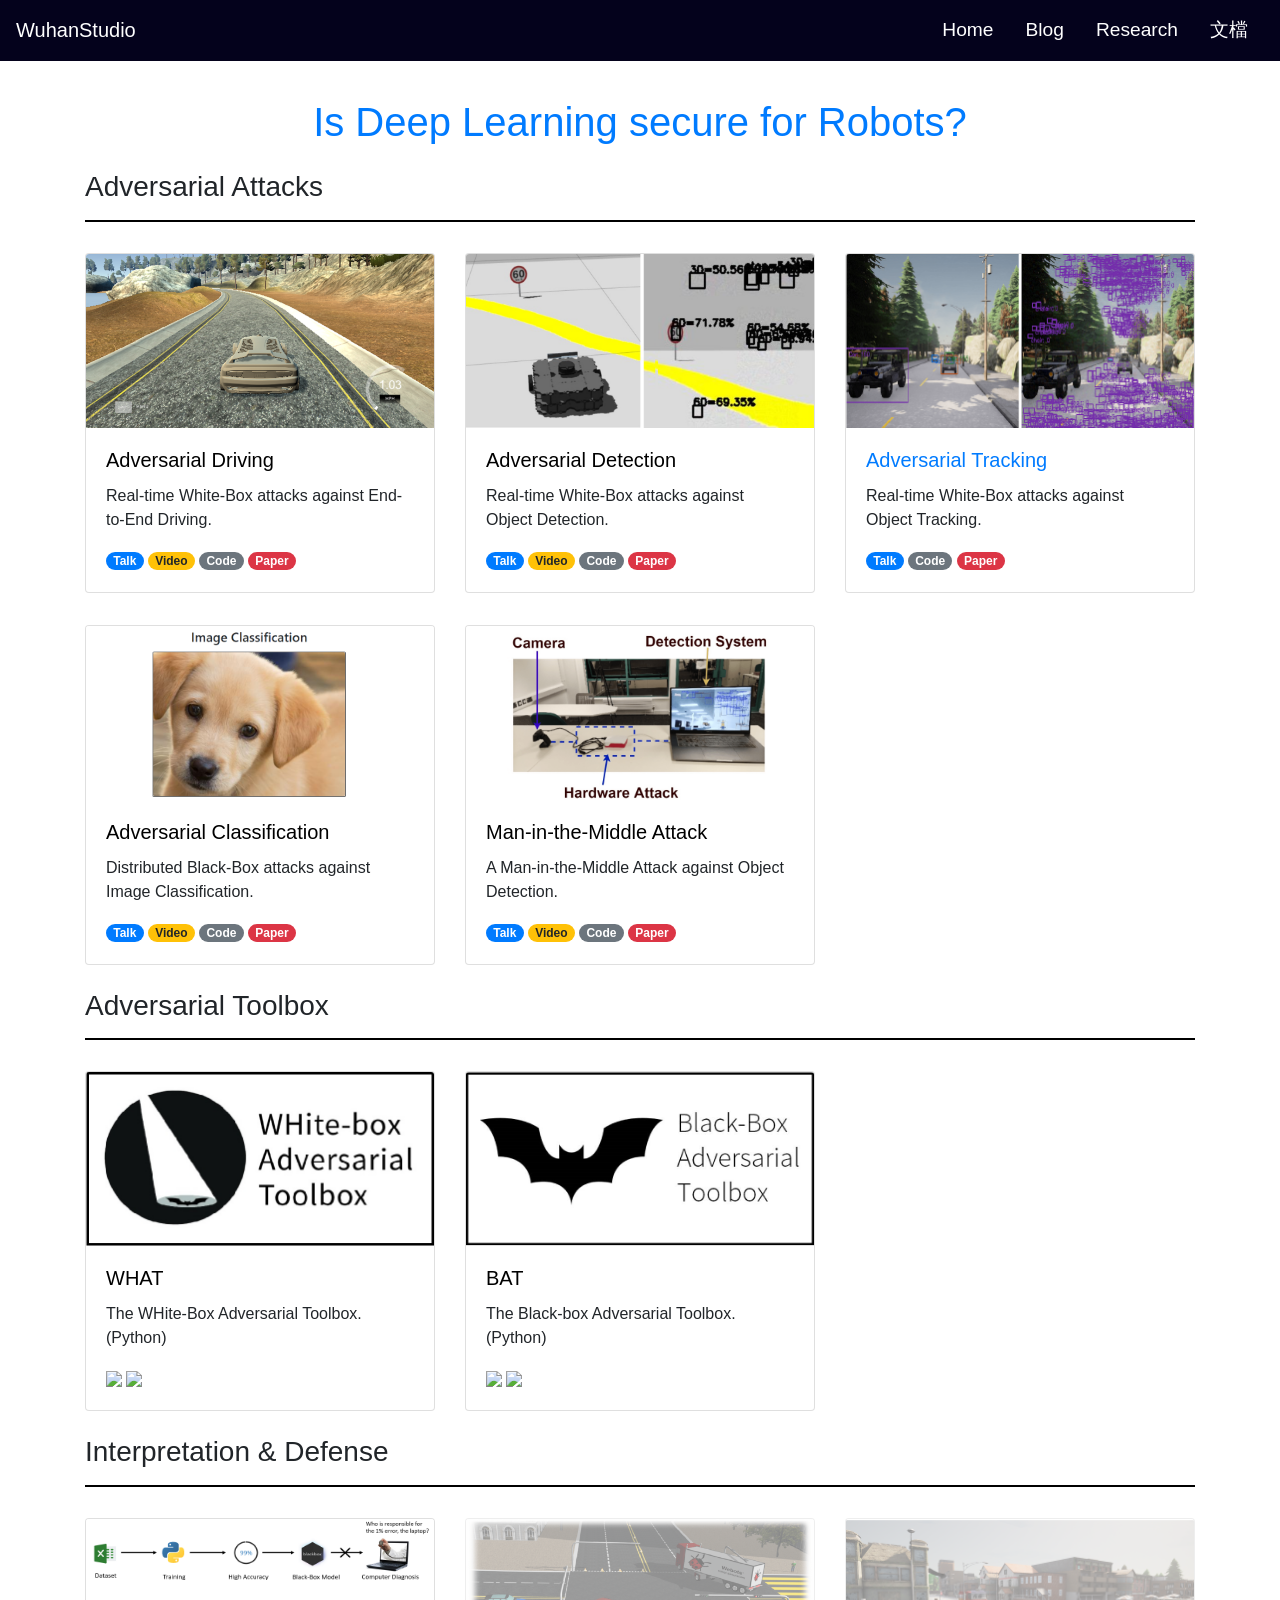
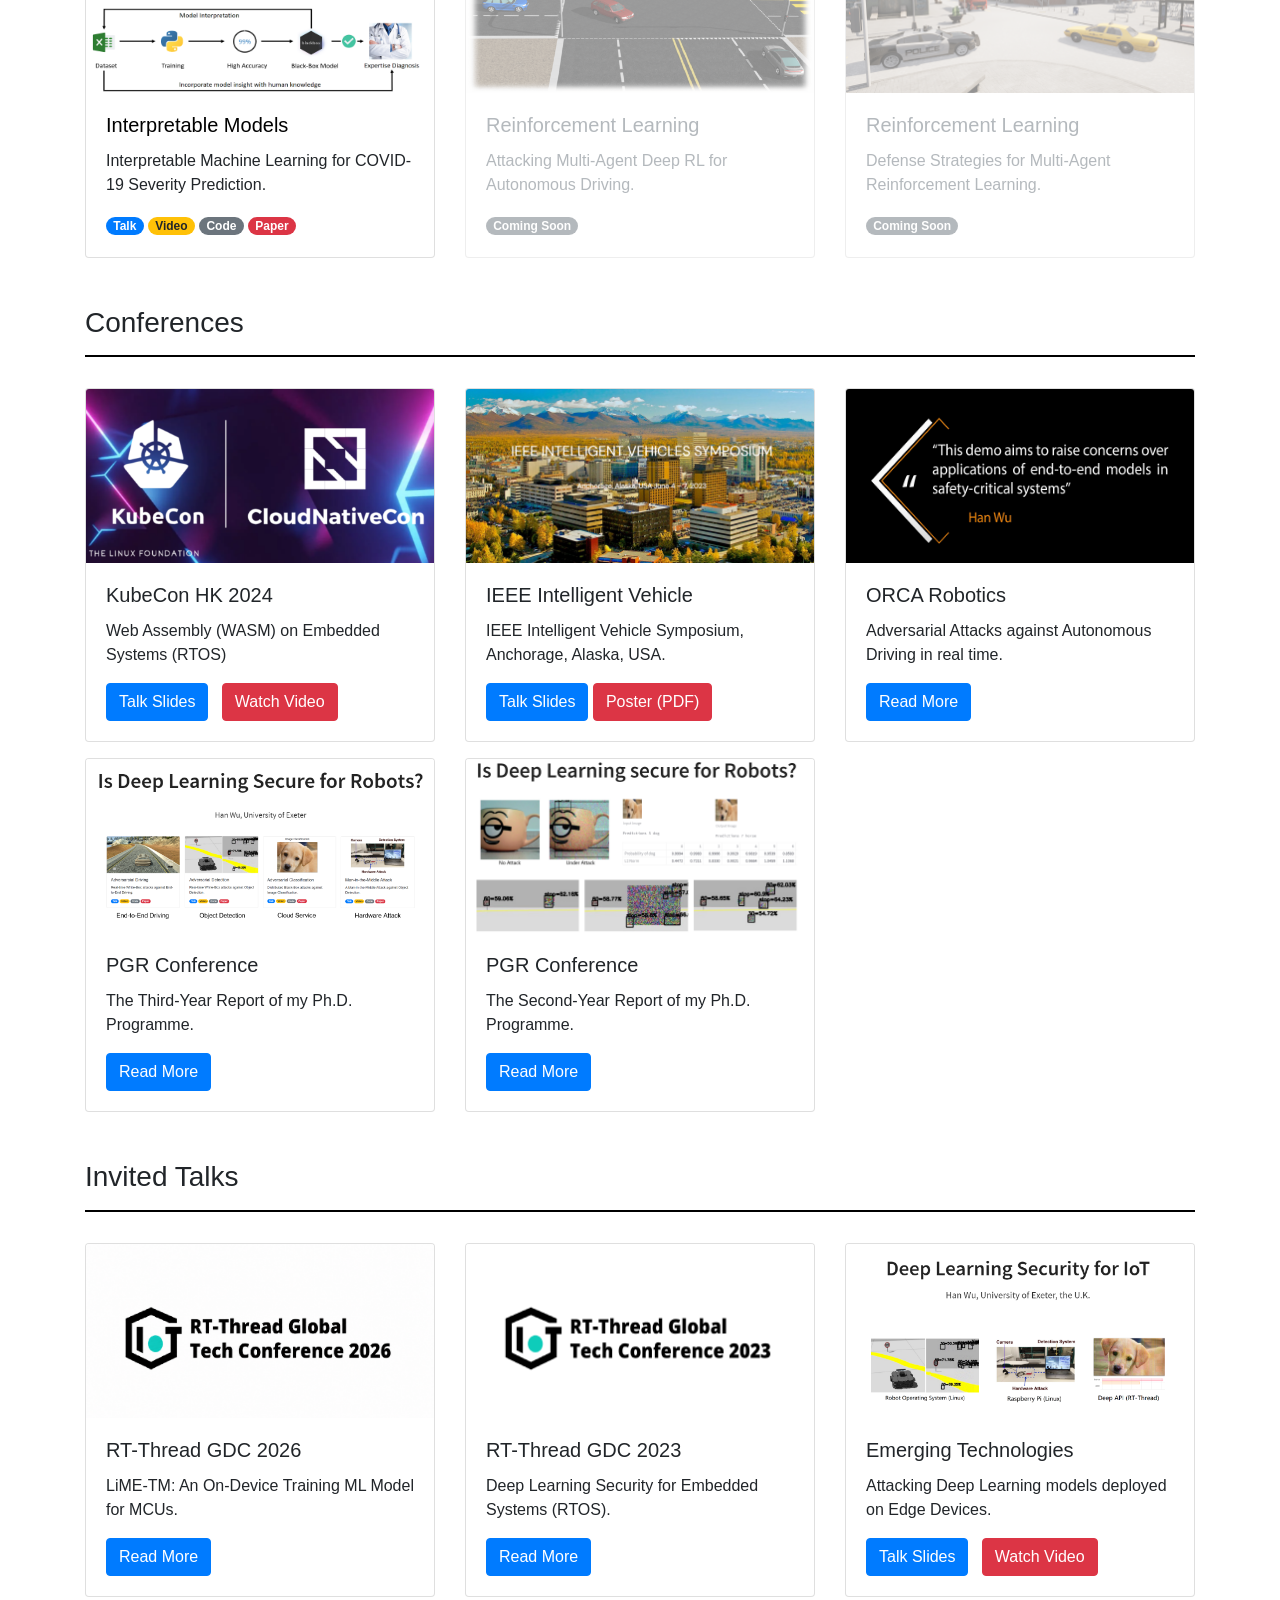
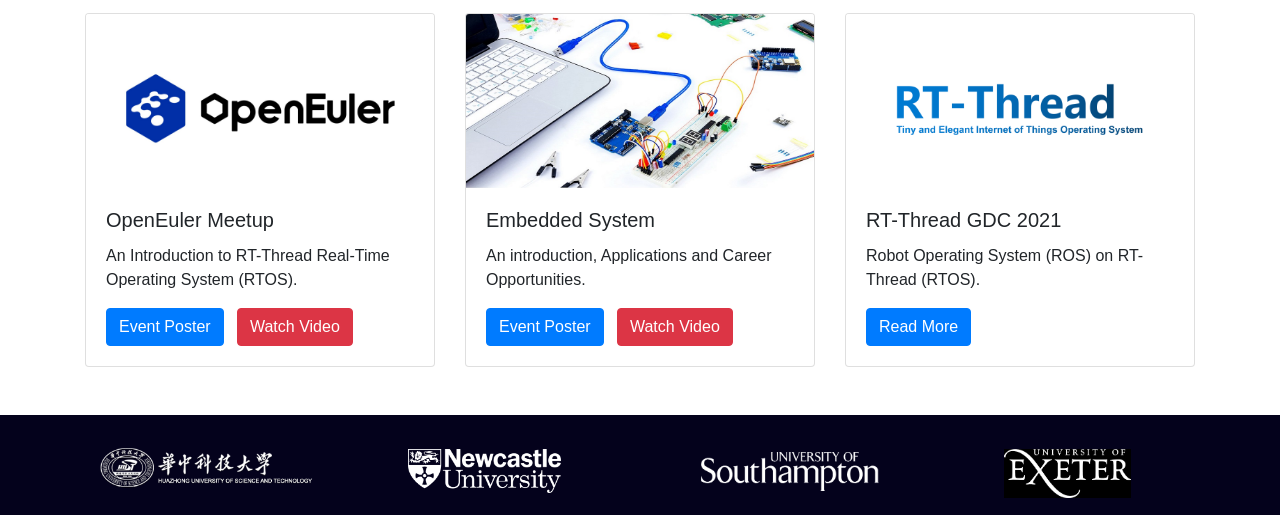
==== commit 1043d256: "Update link for Adversarial Tracking paper" ====
--- a/index.html
+++ b/index.html
@@ -99,7 +99,7 @@
                     <div class="card zoom">
                         <img src="img/driving.png" class="card-img-top" alt="...">
                         <div class="card-body">
-                            <h5 class="card-title"><a href="https://arxiv.org/abs/2103.09151" target="_blank" style="color: black;">Adversarial Driving</a></h5>
+                            <h5 class="card-title"><a href="https://ieeexplore.ieee.org/document/10186386" target="_blank" style="color: black;">Adversarial Driving</a></h5>
                             <p class="card-text">
                                 Real-time White-Box attacks against End-to-End Driving. <br />
                             </p>
@@ -115,7 +115,7 @@
                     <div class="card zoom">
                         <img src="img/attack.png" class="card-img-top" alt="...">
                         <div class="card-body">
-                            <h5 class="card-title"><a href="https://arxiv.org/abs/2209.01962" target="_blank" style="color: black;">Adversarial Detection</a></h5>
+                            <h5 class="card-title"><a href="https://ieeexplore.ieee.org/document/10186608" target="_blank" style="color: black;">Adversarial Detection</a></h5>
                             <p class="card-text">
                                 Real-time White-Box attacks against Object Detection. <br />
                             </p>
@@ -133,7 +133,7 @@
                     <div class="card zoom">
                         <img src="img/tracking.png" class="card-img-top" alt="...">
                         <div class="card-body">
-                            <h5 class="card-title">Adversarial Tracking</h5>
+                            <h5 class="card-title"><a href="https://arxiv.org/abs/2611.17505" target="_blank">Adversarial Tracking</a></h5>
                             <p class="card-text">
                                 Real-time White-Box attacks against Object Tracking.
                             </p>
@@ -141,7 +141,7 @@
                             <a href="https://tracking.wuhanstudio.uk/" target="_blank"><span class="badge badge-pill badge-primary">Talk</span></a>
                             <!-- <a href=""><span class="badge badge-pill badge-warning">Video</span></a> -->
                             <a href="https://github.com/wuhanstudio/adversarial-tracking" target="_blank"><span class="badge badge-pill badge-secondary">Code</span></a>
-                            <a href="file/adversarial_tracking.pdf" target="_blank"><span class="badge badge-pill badge-danger">Paper</span></a>
+                            <a href="https://arxiv.org/abs/2611.17505" target="_blank"><span class="badge badge-pill badge-danger">Paper</span></a>
 
                             <!-- <a href="" class="btn btn-primary disabled" target="_blank">Coming Soon</a> -->
                         </div>
@@ -154,7 +154,7 @@
                     <div class="card zoom">
                         <img src="img/api.png" class="card-img-top" alt="...">
                         <div class="card-body">
-                            <h5 class="card-title"><a href="https://arxiv.org/abs/2210.16371" target="_blank" style="color: black;">Adversarial Classification</a></h5>
+                            <h5 class="card-title"><a href="https://openreview.net/forum?id=ojRs6YSx9m" target="_blank" style="color: black;">Adversarial Classification</a></h5>
                             <p class="card-text">
                                 Distributed Black-Box attacks against Image Classification. <br />
                             </p>
@@ -162,7 +162,7 @@
                             <a href="https://distributed.wuhanstudio.uk/" target="_blank"><span class="badge badge-pill badge-primary">Talk</span></a>
                             <a href="https://youtu.be/3OTjkBSGhRw" target="_blank"><span class="badge badge-pill badge-warning">Video</span></a>
                             <a href="https://github.com/wuhanstudio/adversarial-classification" target="_blank"><span class="badge badge-pill badge-secondary">Code</span></a>
-                            <a href="https://arxiv.org/abs/2210.16371" target="_blank"><span class="badge badge-pill badge-danger">Paper</span></a>
+                            <a href="https://openreview.net/forum?id=ojRs6YSx9m" target="_blank"><span class="badge badge-pill badge-danger">Paper</span></a>
 
                             <!-- <a href="https://github.com/wuhanstudio/deepapi" class="btn btn-primary" target="_blank">Read More</a> -->
                         </div>
@@ -173,7 +173,7 @@
                     <div class="card zoom">
                         <img src="img/minm.png" class="card-img-top" alt="...">
                         <div class="card-body">
-                            <h5 class="card-title"><a href="https://arxiv.org/abs/2208.07174" target="_blank" style="color: black;">Man-in-the-Middle Attack</a></h5>
+                            <h5 class="card-title"><a href="https://ieeexplore.ieee.org/document/10599093" target="_blank" style="color: black;">Man-in-the-Middle Attack</a></h5>
                             <p class="card-text">
                                 A Man-in-the-Middle Attack against Object Detection. <br />
                             </p>
@@ -181,7 +181,7 @@
                             <a href="https://minm.wuhanstudio.uk" target="_blank"><span class="badge badge-pill badge-primary">Talk</span></a>
                             <a href="https://youtu.be/OvIpe-R3ZS8" target="_blank"><span class="badge badge-pill badge-warning">Video</span></a>
                             <a href="https://github.com/wuhanstudio/adversarial-camera" target="_blank"><span class="badge badge-pill badge-secondary">Code</span></a>
-                            <a href="https://arxiv.org/abs/2208.07174" target="_blank"><span class="badge badge-pill badge-danger">Paper</span></a>
+                            <a href="https://ieeexplore.ieee.org/document/10599093" target="_blank"><span class="badge badge-pill badge-danger">Paper</span></a>
 
                             <!-- <a href="https://github.com/wuhanstudio/adversarial-camera" class="btn btn-primary" target="_blank">Read More</a> -->
                         </div>
@@ -255,7 +255,7 @@
                     <div class="card zoom">
                         <img src="img/covid.png" class="card-img-top" alt="...">
                         <div class="card-body">
-                            <h5 class="card-title"><a href="https://arxiv.org/abs/2010.02006" target="_blank" style="color: black;">Interpretable Models</a></h5>
+                            <h5 class="card-title"><a href="https://ieeexplore.ieee.org/document/9465748" target="_blank" style="color: black;">Interpretable Models</a></h5>
                             <p class="card-text">
                                 Interpretable Machine Learning for COVID-19 Severity Prediction. <br />
                             </p>
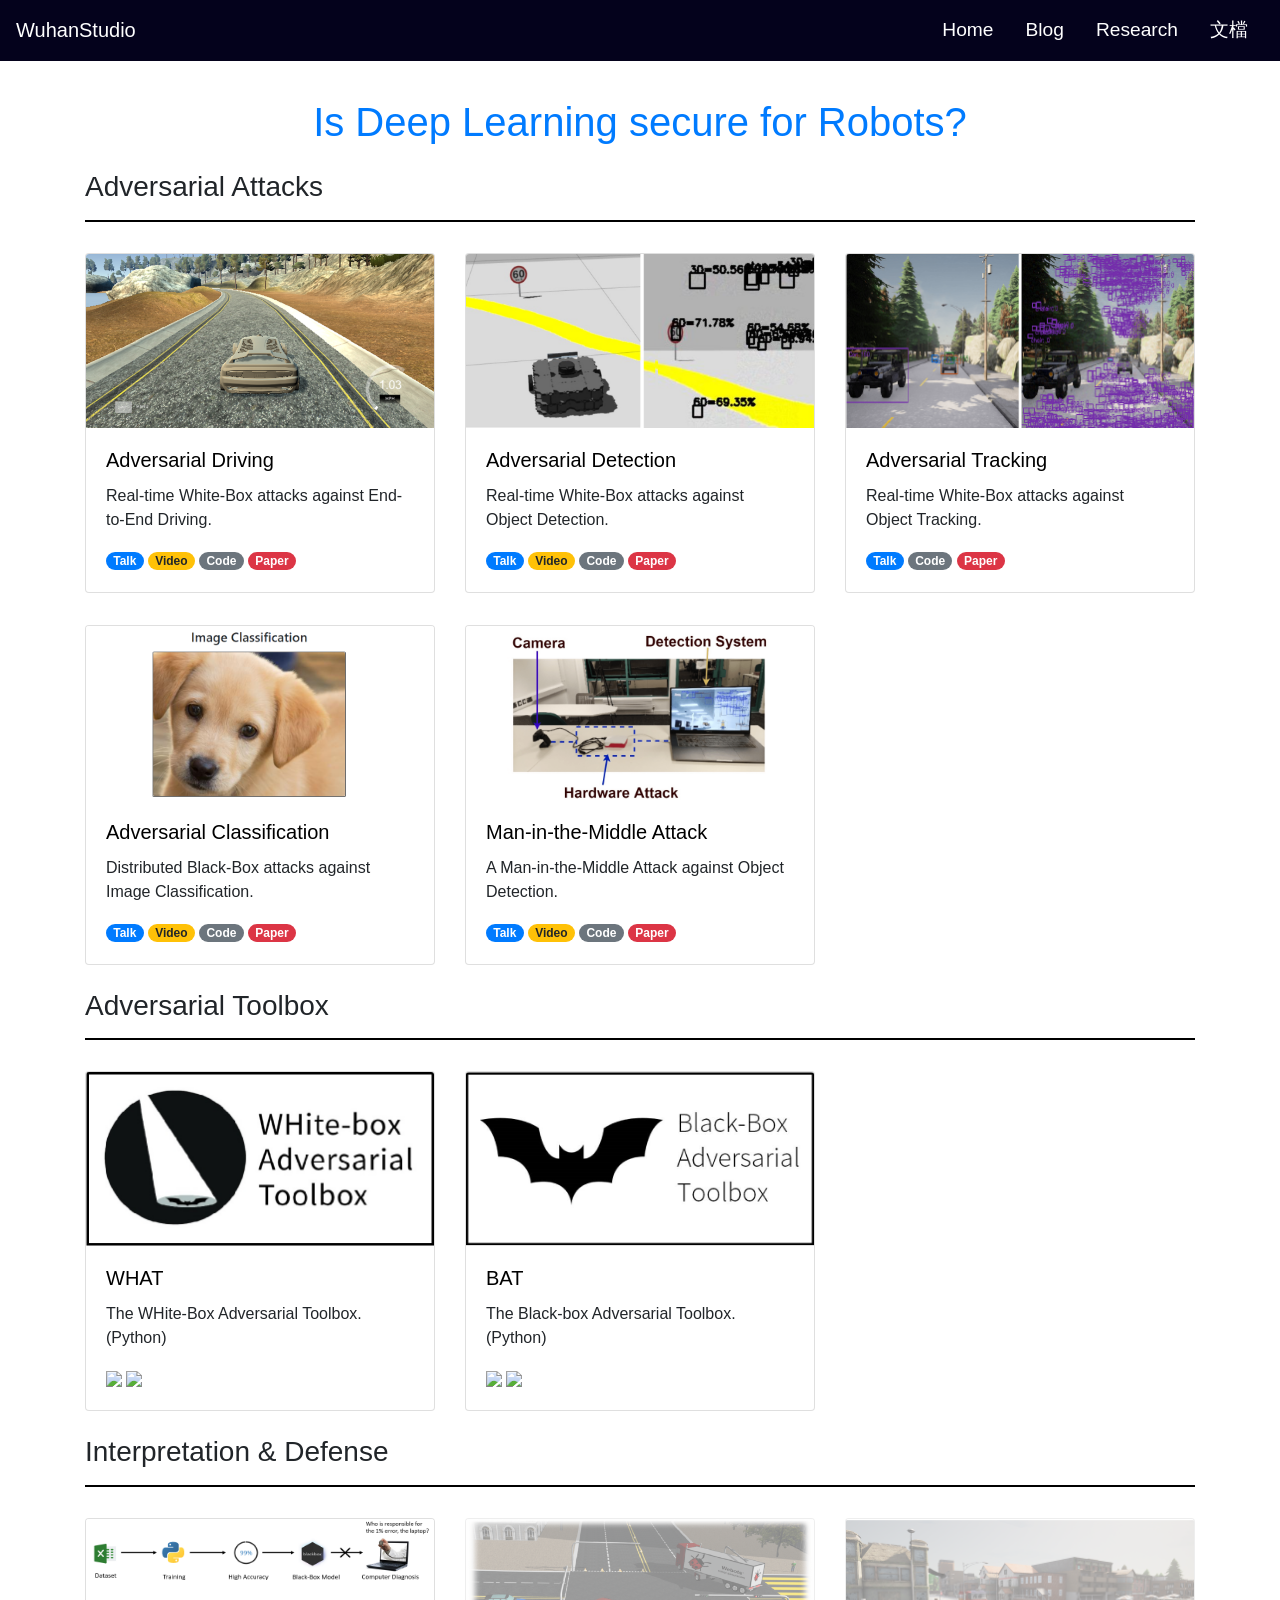
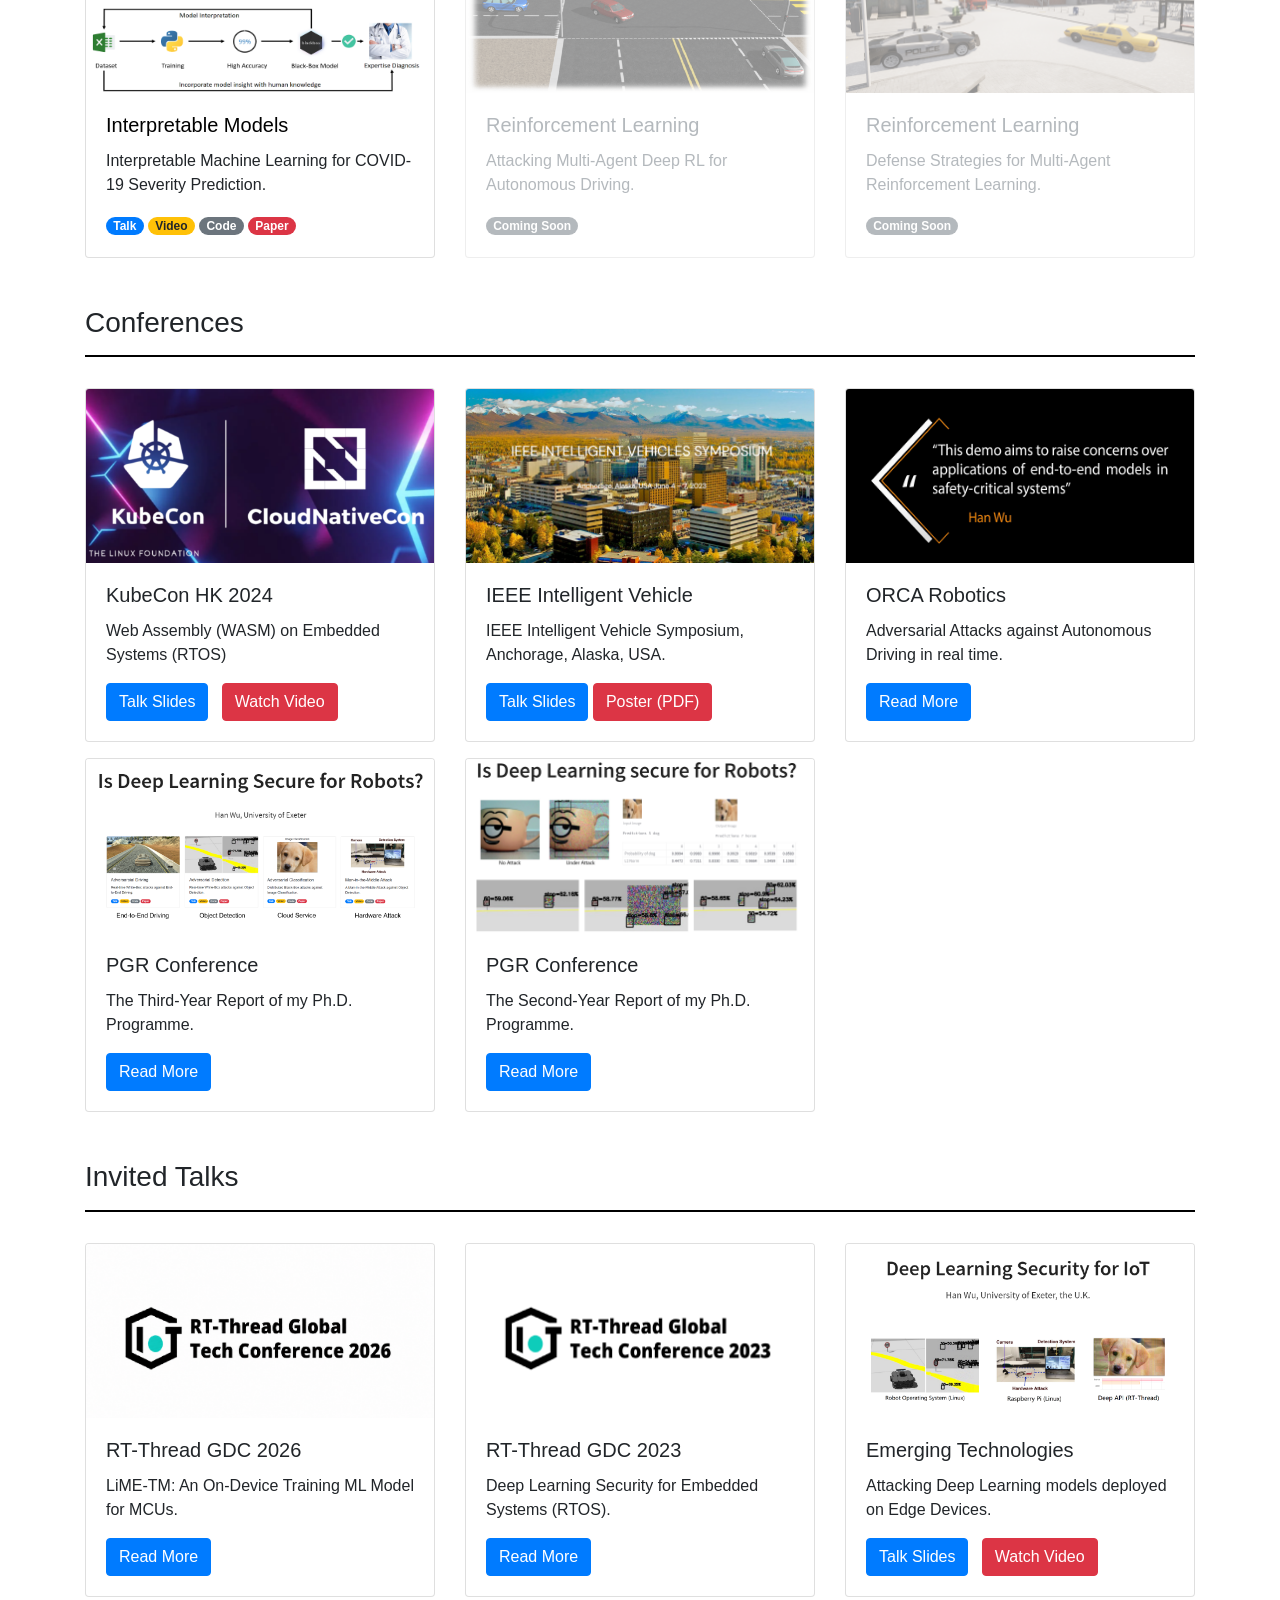
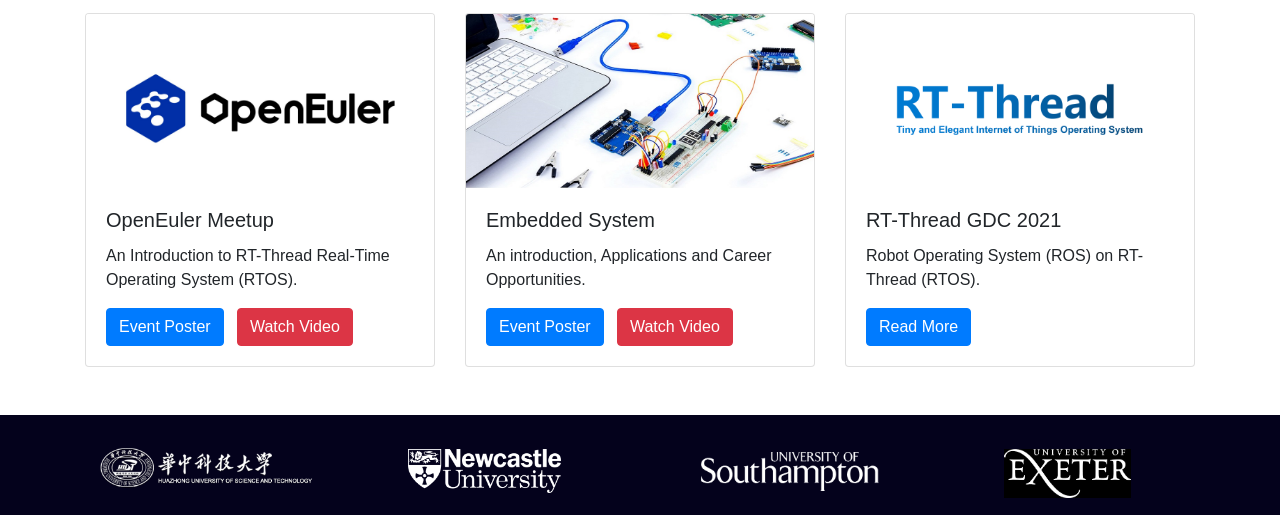
==== commit f6e3a6ff: "Change link color for card title in index.html Updated link color for 'Adversarial Tracking' title." ====
--- a/index.html
+++ b/index.html
@@ -133,7 +133,7 @@
                     <div class="card zoom">
                         <img src="img/tracking.png" class="card-img-top" alt="...">
                         <div class="card-body">
-                            <h5 class="card-title"><a href="https://arxiv.org/abs/2611.17505" target="_blank">Adversarial Tracking</a></h5>
+                            <h5 class="card-title"><a href="https://arxiv.org/abs/2611.17505" target="_blank" style="color: black;">Adversarial Tracking</a></h5>
                             <p class="card-text">
                                 Real-time White-Box attacks against Object Tracking.
                             </p>
